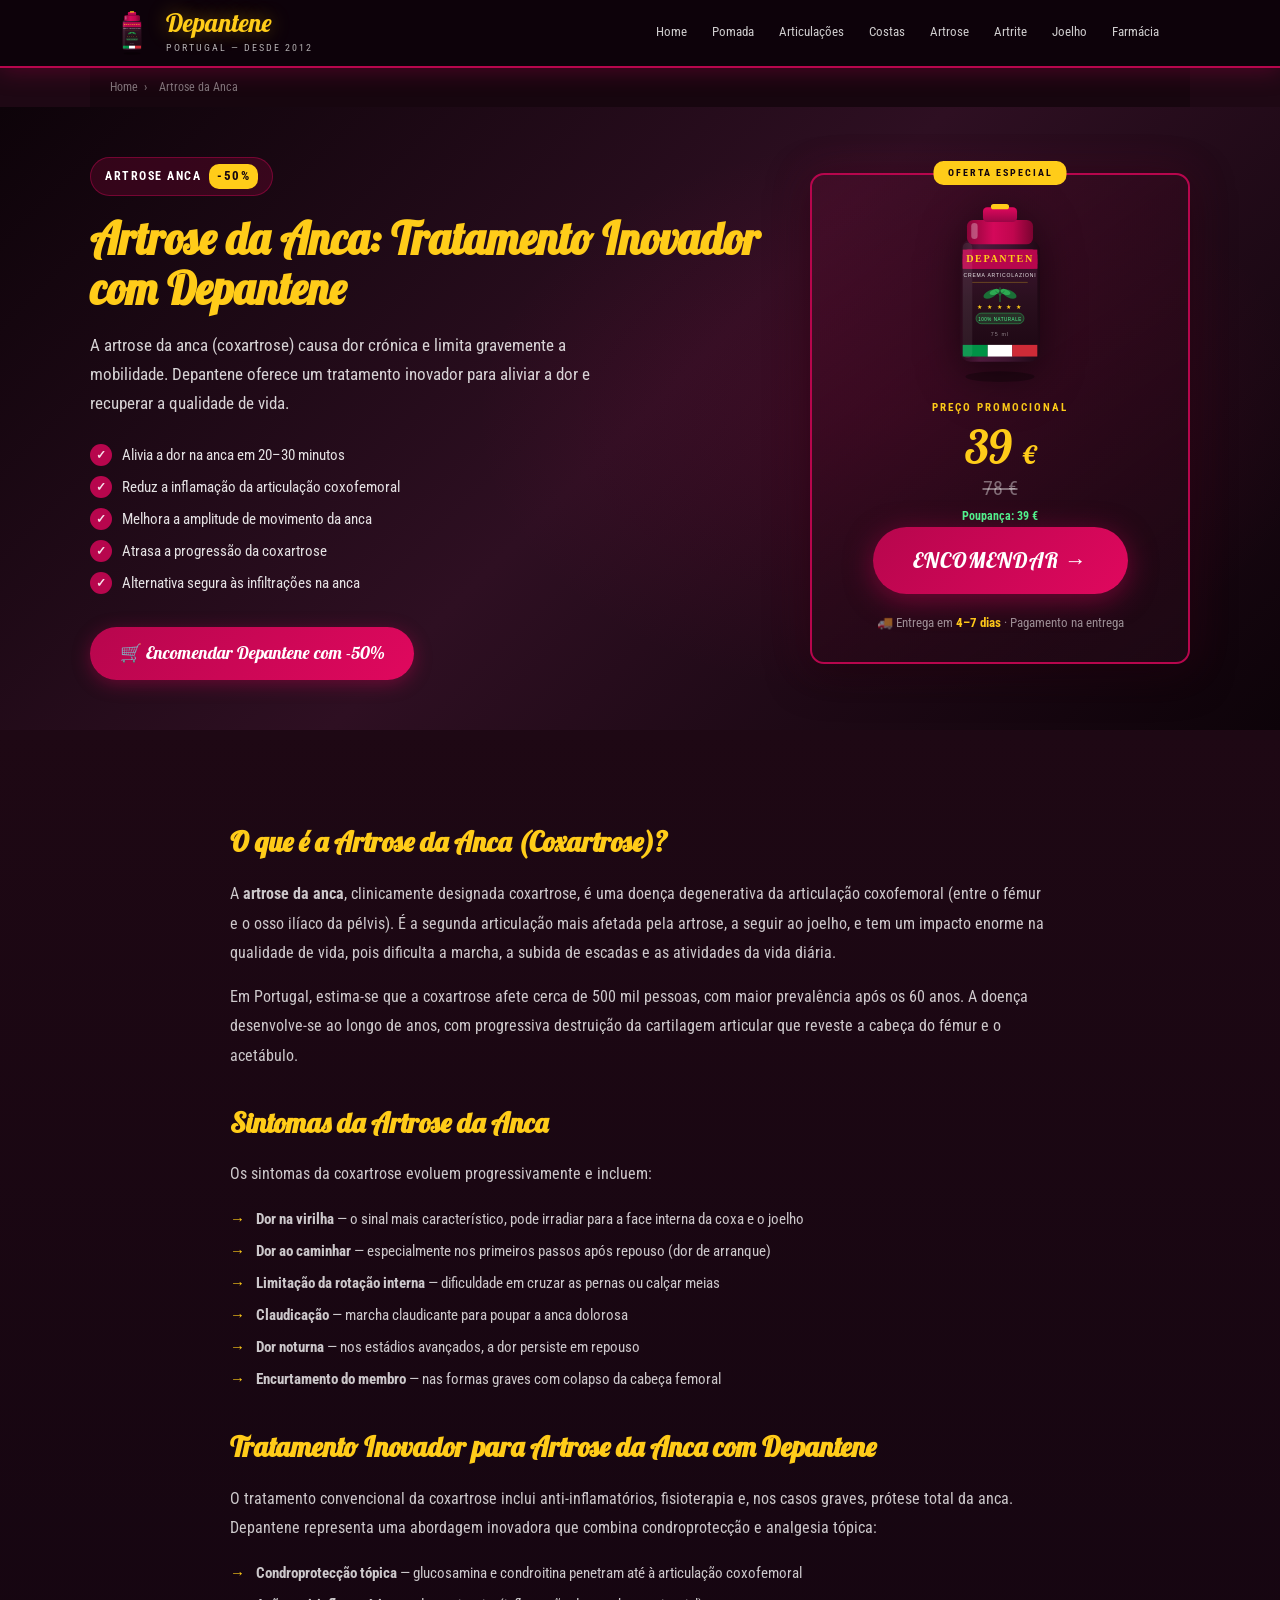
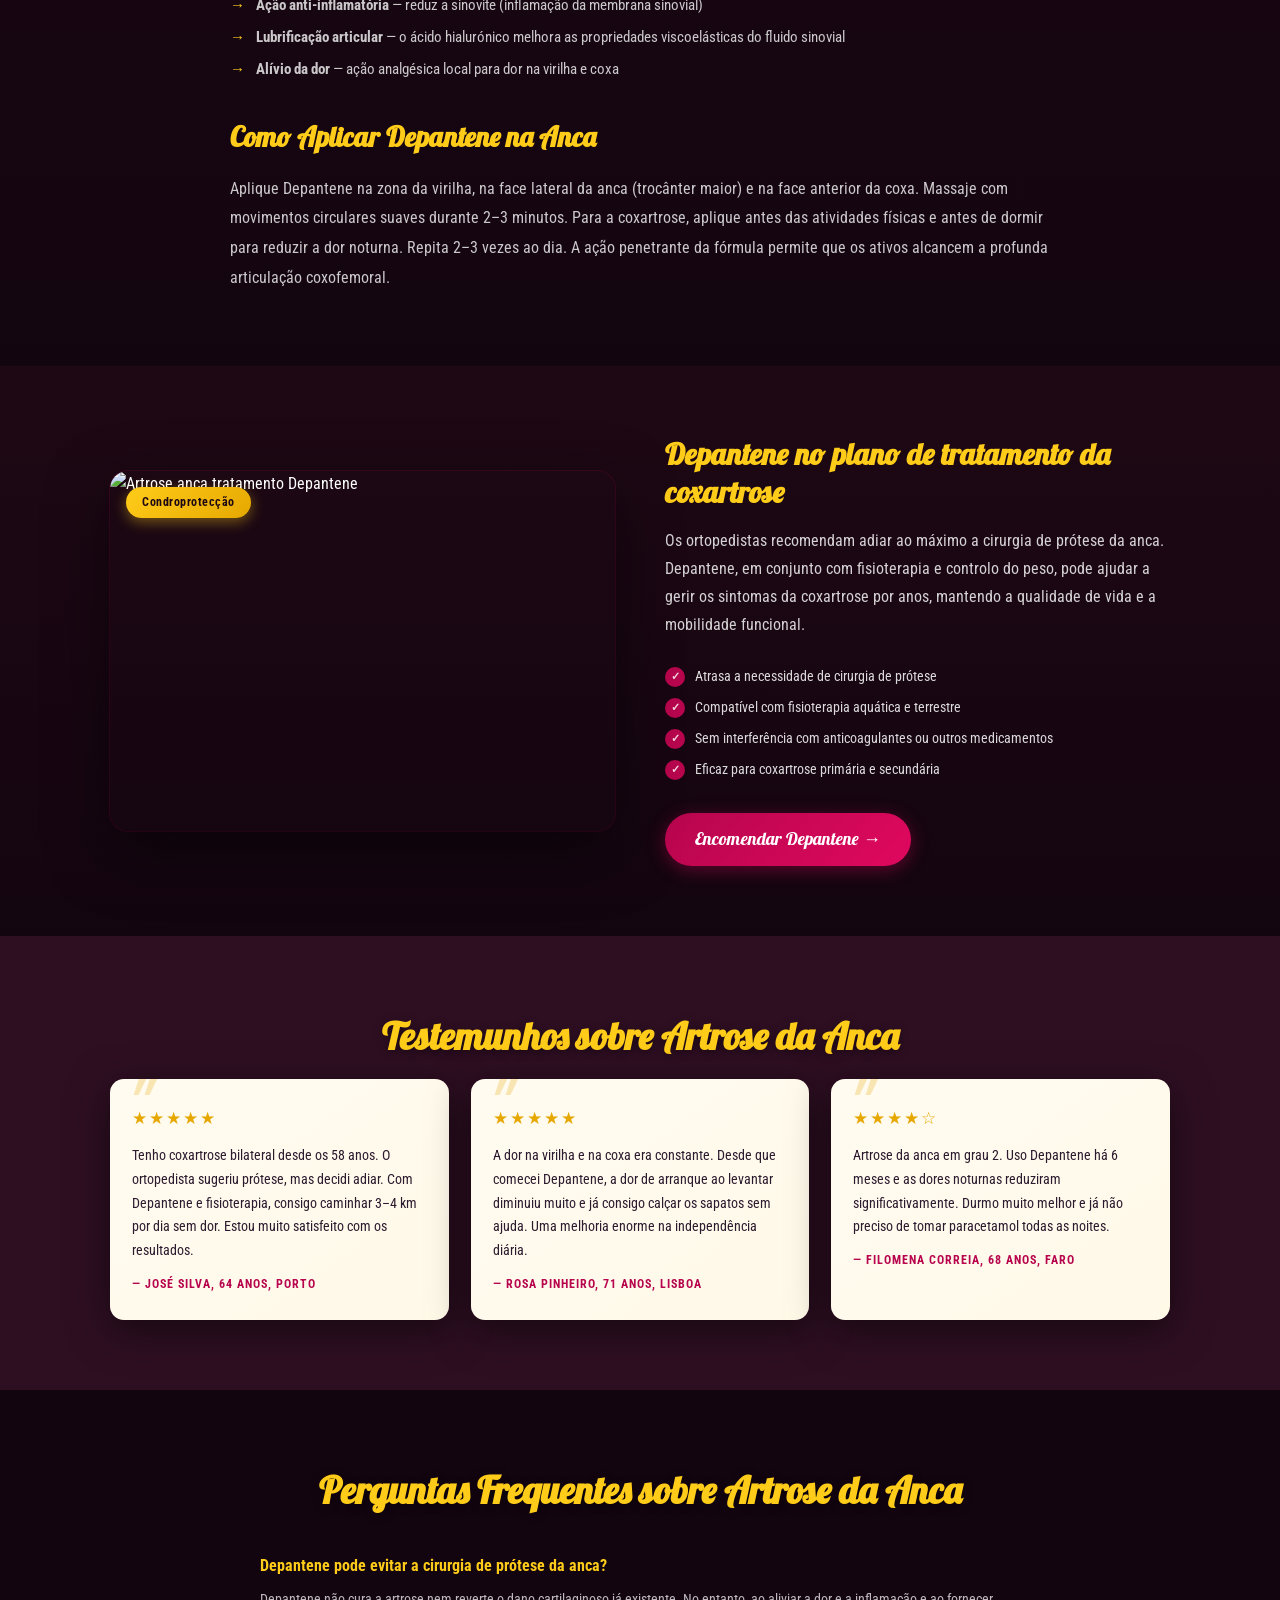
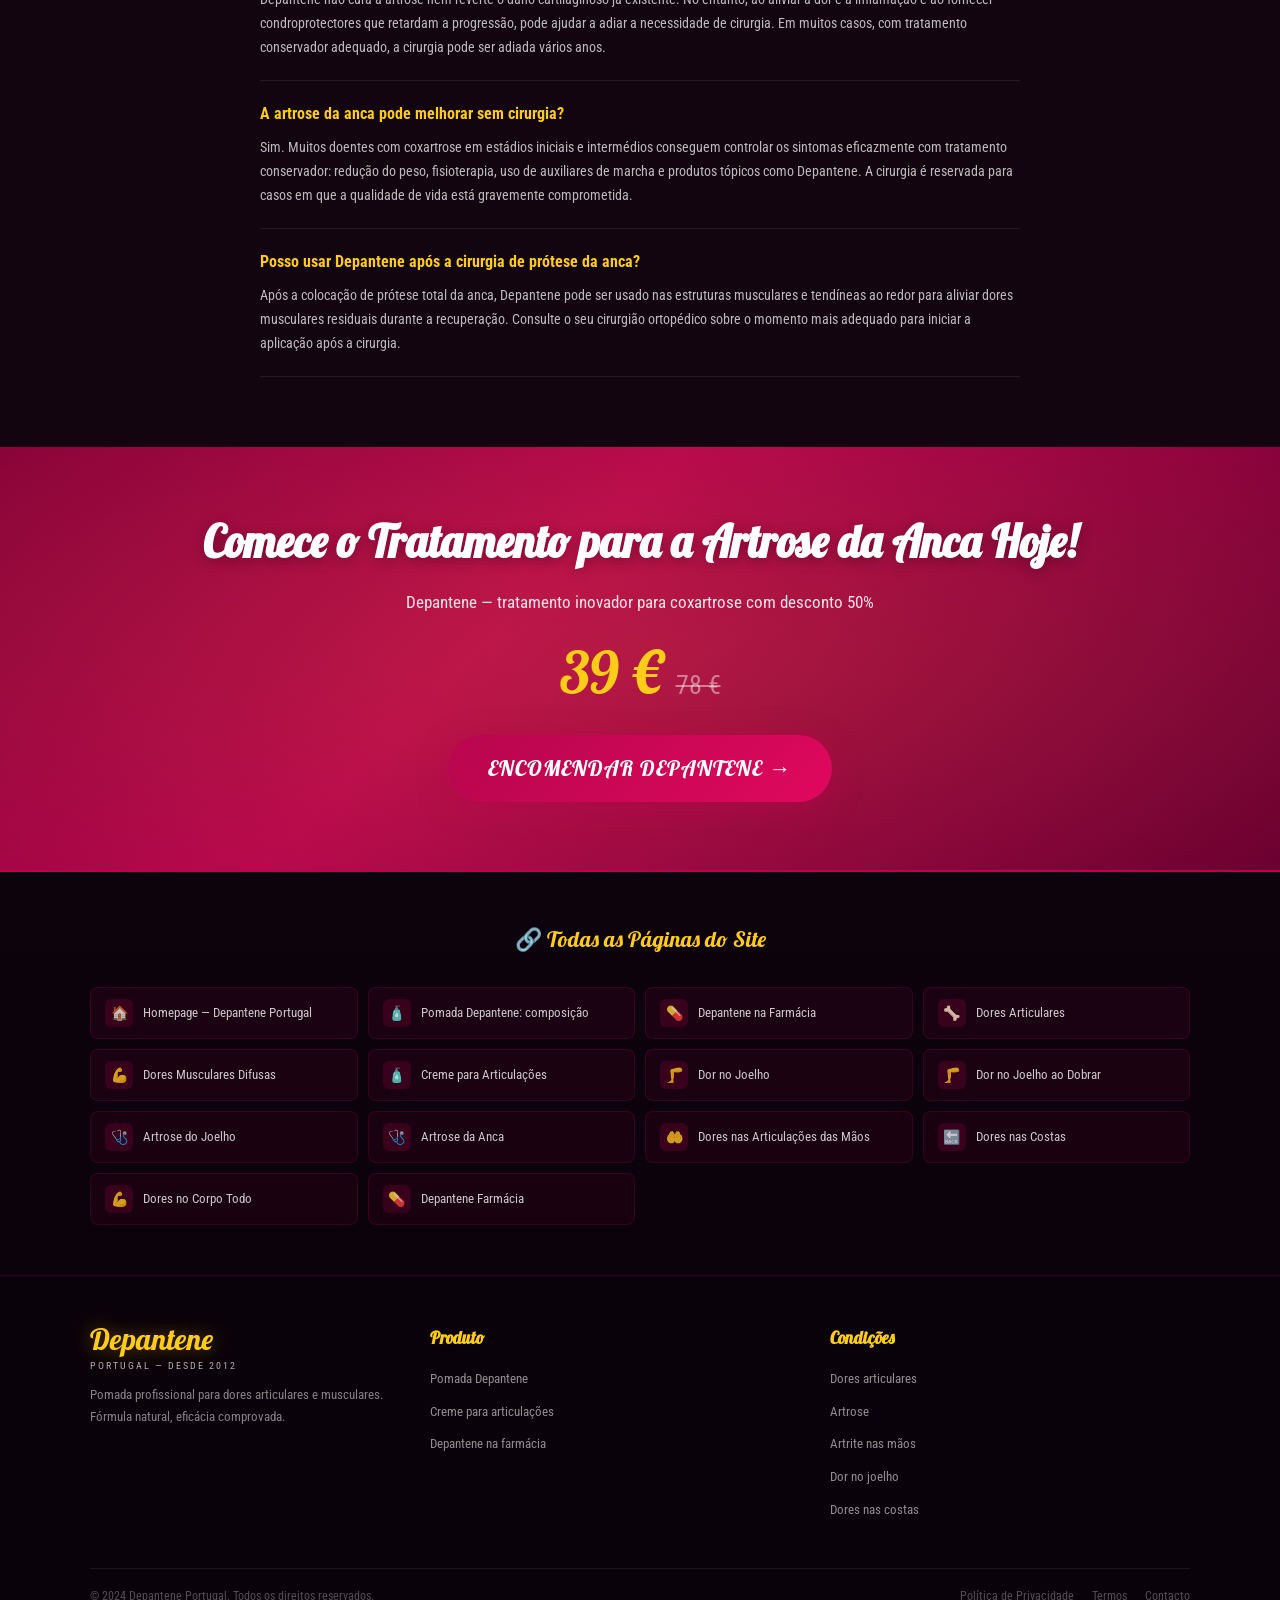
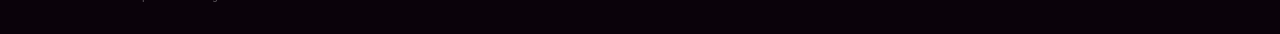
==== artrose-anca.html @ 8751706e "Initial commit: Depantene Portugal SEO site (12 pages + sitemap)" ====
<!DOCTYPE html>
<html lang="pt" dir="ltr">
<head>
  <meta charset="UTF-8"/>
  <meta name="viewport" content="width=device-width, initial-scale=1.0"/>
  <title>Tratamento Inovador para Artrose da Anca | Depantene Portugal</title>
  <meta name="description" content="Artrose da anca? Descubra o tratamento inovador com Depantene para a coxartrose. Alivia a dor na anca, melhora a mobilidade e atrasa a progressão. Encomende com -50%."/>
  <meta name="keywords" content="tratamento inovador para artrose da anca, artrose da anca tratamento"/>
  <link rel="canonical" href="https://depantene.pt/artrose-anca.html"/>
  <link rel="stylesheet" href="style.css"/>
  <link rel="icon" href="product.svg" type="image/svg+xml"/>
</head>
<body>

<header class="site-header">
  <div class="header-inner">
    <a href="index.html" class="logo">
      <img src="product.svg" alt="Depantene" class="logo-img"/>
      <div><span class="logo-text">Depantene</span><div class="logo-sub">Portugal — desde 2012</div></div>
    </a>
    <button class="nav-toggle" onclick="this.nextElementSibling.classList.toggle('open')">☰</button>
    <nav class="site-nav">
      <a href="index.html">Home</a>
      <a href="pomada-depantene.html">Pomada</a>
      <a href="dor-nas-articulacoes.html">Articulações</a>
      <a href="dores-costas.html">Costas</a>
      <a href="artrose-joelho.html">Artrose</a>
      <a href="dores-articulacoes-maos.html">Artrite</a>
      <a href="dor-no-joelho.html">Joelho</a>
      <a href="depantene-farmacia.html">Farmácia</a>
    </nav>
  </div>
</header>

<div class="breadcrumbs container">
  <a href="index.html">Home</a><span>›</span><span>Artrose da Anca</span>
</div>

<section class="hero">
  <div class="hero-inner">
    <div class="hero-content">
      <div class="hero-badge"><span>Artrose Anca</span><span class="discount">-50%</span></div>
      <h1>Artrose da Anca: Tratamento Inovador com Depantene</h1>
      <p class="hero-desc">A artrose da anca (coxartrose) causa dor crónica e limita gravemente a mobilidade. Depantene oferece um tratamento inovador para aliviar a dor e recuperar a qualidade de vida.</p>
      <ul class="hero-benefits">
        <li>Alivia a dor na anca em 20–30 minutos</li>
        <li>Reduz a inflamação da articulação coxofemoral</li>
        <li>Melhora a amplitude de movimento da anca</li>
        <li>Atrasa a progressão da coxartrose</li>
        <li>Alternativa segura às infiltrações na anca</li>
      </ul>
      <a href="https://order.depanten.it/" class="btn-buy-sm">🛒 Encomendar Depantene com -50%</a>
    </div>
    <div class="price-card">
      <div class="product-img-wrap"><img src="product.svg" alt="Depantene pomada artrose anca"/></div>
      <div class="promo-label">PREÇO PROMOCIONAL</div>
      <div class="price-display">
        <div class="price-new">39 <span>€</span></div>
        <div class="price-old">78 €</div>
        <div class="price-saving">Poupança: 39 €</div>
      </div>
      <a href="https://order.depanten.it/" class="btn-buy">ENCOMENDAR →</a>
      <p class="delivery-note">🚚 Entrega em <strong>4–7 dias</strong> · Pagamento na entrega</p>
    </div>
  </div>
</section>

<section class="content-section">
  <div class="content-article">
    <h2>O que é a Artrose da Anca (Coxartrose)?</h2>
    <p>A <strong>artrose da anca</strong>, clinicamente designada coxartrose, é uma doença degenerativa da articulação coxofemoral (entre o fémur e o osso ilíaco da pélvis). É a segunda articulação mais afetada pela artrose, a seguir ao joelho, e tem um impacto enorme na qualidade de vida, pois dificulta a marcha, a subida de escadas e as atividades da vida diária.</p>
    <p>Em Portugal, estima-se que a coxartrose afete cerca de 500 mil pessoas, com maior prevalência após os 60 anos. A doença desenvolve-se ao longo de anos, com progressiva destruição da cartilagem articular que reveste a cabeça do fémur e o acetábulo.</p>

    <h2>Sintomas da Artrose da Anca</h2>
    <p>Os sintomas da coxartrose evoluem progressivamente e incluem:</p>
    <ul>
      <li><strong>Dor na virilha</strong> — o sinal mais característico, pode irradiar para a face interna da coxa e o joelho</li>
      <li><strong>Dor ao caminhar</strong> — especialmente nos primeiros passos após repouso (dor de arranque)</li>
      <li><strong>Limitação da rotação interna</strong> — dificuldade em cruzar as pernas ou calçar meias</li>
      <li><strong>Claudicação</strong> — marcha claudicante para poupar a anca dolorosa</li>
      <li><strong>Dor noturna</strong> — nos estádios avançados, a dor persiste em repouso</li>
      <li><strong>Encurtamento do membro</strong> — nas formas graves com colapso da cabeça femoral</li>
    </ul>

    <h2>Tratamento Inovador para Artrose da Anca com Depantene</h2>
    <p>O tratamento convencional da coxartrose inclui anti-inflamatórios, fisioterapia e, nos casos graves, prótese total da anca. Depantene representa uma abordagem inovadora que combina condroprotecção e analgesia tópica:</p>
    <ul>
      <li><strong>Condroprotecção tópica</strong> — glucosamina e condroitina penetram até à articulação coxofemoral</li>
      <li><strong>Ação anti-inflamatória</strong> — reduz a sinovite (inflamação da membrana sinovial)</li>
      <li><strong>Lubrificação articular</strong> — o ácido hialurónico melhora as propriedades viscoelásticas do fluido sinovial</li>
      <li><strong>Alívio da dor</strong> — ação analgésica local para dor na virilha e coxa</li>
    </ul>

    <h2>Como Aplicar Depantene na Anca</h2>
    <p>Aplique Depantene na zona da virilha, na face lateral da anca (trocânter maior) e na face anterior da coxa. Massaje com movimentos circulares suaves durante 2–3 minutos. Para a coxartrose, aplique antes das atividades físicas e antes de dormir para reduzir a dor noturna. Repita 2–3 vezes ao dia. A ação penetrante da fórmula permite que os ativos alcancem a profunda articulação coxofemoral.</p>
  </div>
</section>

<section class="photo-content-section">
  <div class="container">
    <div class="photo-content-grid photo-content-grid--reverse">
      <div class="photo-content-text">
        <h2>Depantene no plano de tratamento da coxartrose</h2>
        <p>Os ortopedistas recomendam adiar ao máximo a cirurgia de prótese da anca. Depantene, em conjunto com fisioterapia e controlo do peso, pode ajudar a gerir os sintomas da coxartrose por anos, mantendo a qualidade de vida e a mobilidade funcional.</p>
        <ul class="photo-check-list">
          <li>Atrasa a necessidade de cirurgia de prótese</li>
          <li>Compatível com fisioterapia aquática e terrestre</li>
          <li>Sem interferência com anticoagulantes ou outros medicamentos</li>
          <li>Eficaz para coxartrose primária e secundária</li>
        </ul>
        <a href="https://order.depanten.it/" class="btn-buy-sm">Encomendar Depantene →</a>
      </div>
      <div class="photo-content-img">
        <img src="photos/hip-arthritis.jpg" alt="Artrose anca tratamento Depantene"/>
        <div class="photo-content-badge">Condroprotecção</div>
      </div>
    </div>
  </div>
</section>

<section class="testimonials-section">
  <div class="container">
    <h2 class="section-title">Testemunhos sobre Artrose da Anca</h2>
    <div class="testimonials-grid">
      <div class="testimonial-card">
        <div class="stars">★★★★★</div>
        <p>Tenho coxartrose bilateral desde os 58 anos. O ortopedista sugeriu prótese, mas decidi adiar. Com Depantene e fisioterapia, consigo caminhar 3–4 km por dia sem dor. Estou muito satisfeito com os resultados.</p>
        <div class="testimonial-author">— José Silva, 64 anos, Porto</div>
      </div>
      <div class="testimonial-card">
        <div class="stars">★★★★★</div>
        <p>A dor na virilha e na coxa era constante. Desde que comecei Depantene, a dor de arranque ao levantar diminuiu muito e já consigo calçar os sapatos sem ajuda. Uma melhoria enorme na independência diária.</p>
        <div class="testimonial-author">— Rosa Pinheiro, 71 anos, Lisboa</div>
      </div>
      <div class="testimonial-card">
        <div class="stars">★★★★☆</div>
        <p>Artrose da anca em grau 2. Uso Depantene há 6 meses e as dores noturnas reduziram significativamente. Durmo muito melhor e já não preciso de tomar paracetamol todas as noites.</p>
        <div class="testimonial-author">— Filomena Correia, 68 anos, Faro</div>
      </div>
    </div>
  </div>
</section>

<section class="faq-section">
  <div class="container">
    <h2 class="section-title">Perguntas Frequentes sobre Artrose da Anca</h2>
    <div class="faq-list">
      <div class="faq-item">
        <h3>Depantene pode evitar a cirurgia de prótese da anca?</h3>
        <p>Depantene não cura a artrose nem reverte o dano cartilaginoso já existente. No entanto, ao aliviar a dor e a inflamação e ao fornecer condroprotectores que retardam a progressão, pode ajudar a adiar a necessidade de cirurgia. Em muitos casos, com tratamento conservador adequado, a cirurgia pode ser adiada vários anos.</p>
      </div>
      <div class="faq-item">
        <h3>A artrose da anca pode melhorar sem cirurgia?</h3>
        <p>Sim. Muitos doentes com coxartrose em estádios iniciais e intermédios conseguem controlar os sintomas eficazmente com tratamento conservador: redução do peso, fisioterapia, uso de auxiliares de marcha e produtos tópicos como Depantene. A cirurgia é reservada para casos em que a qualidade de vida está gravemente comprometida.</p>
      </div>
      <div class="faq-item">
        <h3>Posso usar Depantene após a cirurgia de prótese da anca?</h3>
        <p>Após a colocação de prótese total da anca, Depantene pode ser usado nas estruturas musculares e tendíneas ao redor para aliviar dores musculares residuais durante a recuperação. Consulte o seu cirurgião ortopédico sobre o momento mais adequado para iniciar a aplicação após a cirurgia.</p>
      </div>
    </div>
  </div>
</section>

<section class="cta-section">
  <h2>Comece o Tratamento para a Artrose da Anca Hoje!</h2>
  <p class="subtitle">Depantene — tratamento inovador para coxartrose com desconto 50%</p>
  <div class="cta-price-row">
    <span class="cta-price-new">39 €</span>
    <span class="cta-price-old">78 €</span>
  </div>
  <a href="https://order.depanten.it/" class="btn-buy" style="max-width:400px;display:inline-block;">ENCOMENDAR DEPANTENE →</a>
</section>

<footer class="site-footer">

  <div class="footer-pages">
    <div class="footer-pages-title">🔗 Todas as Páginas do Site</div>
    <div class="pages-nav-grid">
      <a href="index.html"><span class="pg-icon">🏠</span>Homepage — Depantene Portugal</a>
      <a href="pomada-depantene.html"><span class="pg-icon">🧴</span>Pomada Depantene: composição</a>
      <a href="depantene-farmacia.html"><span class="pg-icon">💊</span>Depantene na Farmácia</a>
      <a href="dor-nas-articulacoes.html"><span class="pg-icon">🦴</span>Dores Articulares</a>
      <a href="dores-no-corpo.html"><span class="pg-icon">💪</span>Dores Musculares Difusas</a>
      <a href="creme-articulacoes.html"><span class="pg-icon">🧴</span>Creme para Articulações</a>
      <a href="dor-no-joelho.html"><span class="pg-icon">🦵</span>Dor no Joelho</a>
      <a href="dor-joelho-dobrar.html"><span class="pg-icon">🦵</span>Dor no Joelho ao Dobrar</a>
      <a href="artrose-joelho.html"><span class="pg-icon">🩺</span>Artrose do Joelho</a>
      <a href="artrose-anca.html"><span class="pg-icon">🩺</span>Artrose da Anca</a>
      <a href="dores-articulacoes-maos.html"><span class="pg-icon">🤲</span>Dores nas Articulações das Mãos</a>
      <a href="dores-costas.html"><span class="pg-icon">🔙</span>Dores nas Costas</a>
      <a href="dores-no-corpo.html"><span class="pg-icon">💪</span>Dores no Corpo Todo</a>
      <a href="depantene-farmacia.html"><span class="pg-icon">💊</span>Depantene Farmácia</a>
    </div>
  </div>

  <div class="footer-main">
    <div class="footer-inner">
      <div class="footer-top">
        <div class="footer-brand">
          <span class="logo-text">Depantene</span>
          <div class="logo-sub">Portugal — desde 2012</div>
          <p>Pomada profissional para dores articulares e musculares. Fórmula natural, eficácia comprovada.</p>
        </div>
        <div class="footer-col">
          <h4>Produto</h4>
          <ul>
            <li><a href="pomada-depantene.html">Pomada Depantene</a></li>
            <li><a href="creme-articulacoes.html">Creme para articulações</a></li>
            <li><a href="depantene-farmacia.html">Depantene na farmácia</a></li>
          </ul>
        </div>
        <div class="footer-col">
          <h4>Condições</h4>
          <ul>
            <li><a href="dor-nas-articulacoes.html">Dores articulares</a></li>
            <li><a href="artrose-joelho.html">Artrose</a></li>
            <li><a href="dores-articulacoes-maos.html">Artrite nas mãos</a></li>
            <li><a href="dor-no-joelho.html">Dor no joelho</a></li>
            <li><a href="dores-costas.html">Dores nas costas</a></li>
          </ul>
        </div>
      </div>
      <div class="footer-bottom">
        <p>© 2024 Depantene Portugal. Todos os direitos reservados.</p>
        <div class="footer-links">
          <a href="privacidade.html">Política de Privacidade</a>
          <a href="termos.html">Termos</a>
          <a href="contacto.html">Contacto</a>
        </div>
      </div>
    </div>
  </div>

</footer>

</body>
</html>
---- style.css ----
/* ============================================================
   DEPANTENE PORTUGAL — Main Stylesheet v1
   ============================================================ */

@import url('https://fonts.googleapis.com/css2?family=Lobster&family=Roboto+Condensed:wght@300;400;700&display=swap');

*, *::before, *::after { box-sizing: border-box; margin: 0; padding: 0; }
html { scroll-behavior: smooth; }
body {
  font-family: 'Roboto Condensed', Georgia, serif;
  background: #1e0814;
  color: #fff;
  line-height: 1.6;
  min-height: 100vh;
}
img { max-width: 100%; display: block; }
a { color: inherit; text-decoration: none; }
ul { list-style: none; }

:root {
  --plum:    #1e0814;
  --plum-d:  #130510;
  --plum-m:  #2e0f22;
  --magenta: #b7064d;
  --magenta-h: #e0085e;
  --gold:    #ffcc19;
  --gold-d:  #e6a800;
  --white:   #ffffff;
  --text-muted: rgba(255,255,255,0.68);
  --radius:  14px;
  --shadow:  0 10px 40px rgba(0,0,0,0.5);
  --max-w:   1100px;
}

.container { max-width: var(--max-w); margin: 0 auto; padding: 0 20px; }

/* ============================================================
   HEADER
   ============================================================ */
.site-header {
  background: rgba(13,3,10,0.95);
  border-bottom: 2px solid var(--magenta);
  position: sticky; top: 0; z-index: 100;
  backdrop-filter: blur(10px);
  box-shadow: 0 2px 24px rgba(183,6,77,0.35);
}
.header-inner {
  display: flex; align-items: center; justify-content: space-between;
  padding: 10px 20px; max-width: var(--max-w); margin: 0 auto; gap: 16px;
}
.logo { display: flex; align-items: center; gap: 12px; flex-shrink: 0; }
.logo-img { width: 44px; height: 44px; }
.logo-text { font-family: 'Lobster', serif; font-size: 26px; color: var(--gold); line-height: 1; text-shadow: 0 0 20px rgba(255,204,25,0.4); }
.logo-sub { font-size: 10px; color: var(--text-muted); letter-spacing: 2px; text-transform: uppercase; }

.site-nav { display: flex; flex-wrap: wrap; gap: 3px; justify-content: flex-end; }
.site-nav a {
  font-size: 13px; color: rgba(255,255,255,0.8);
  padding: 5px 11px; border-radius: 6px; transition: all 0.2s;
}
.site-nav a:hover, .site-nav a.active {
  background: var(--magenta); color: #fff;
}
.nav-toggle {
  display: none; background: none; border: 1px solid var(--magenta);
  color: var(--gold); font-size: 22px; padding: 6px 10px; border-radius: 6px; cursor: pointer;
}

/* ============================================================
   PRODUCT SHOWCASE — TOP BANNER
   ============================================================ */
.product-showcase {
  background: linear-gradient(160deg, #0d0309 0%, #2e0f22 35%, #1e0814 70%, #0d0309 100%);
  padding: 0;
  overflow: hidden;
  position: relative;
}

.product-showcase::before {
  content: '';
  position: absolute; inset: 0;
  background:
    radial-gradient(ellipse 80% 60% at 30% 50%, rgba(183,6,77,0.18) 0%, transparent 60%),
    radial-gradient(ellipse 50% 70% at 75% 40%, rgba(255,204,25,0.08) 0%, transparent 55%);
  pointer-events: none;
}

.product-showcase::after {
  content: '';
  position: absolute;
  width: 600px; height: 600px;
  border-radius: 50%;
  border: 1px solid rgba(183,6,77,0.12);
  top: 50%; left: 55%;
  transform: translate(-50%, -50%);
  pointer-events: none;
}

.showcase-inner {
  max-width: var(--max-w);
  margin: 0 auto;
  display: grid;
  grid-template-columns: 320px 1fr;
  gap: 0;
  align-items: center;
  position: relative;
  z-index: 1;
  min-height: 520px;
}

.showcase-product {
  display: flex;
  flex-direction: column;
  align-items: center;
  justify-content: flex-end;
  padding: 0 20px;
  position: relative;
  height: 520px;
}

.product-glow {
  position: absolute;
  width: 260px; height: 260px;
  background: radial-gradient(circle, rgba(183,6,77,0.35) 0%, transparent 70%);
  bottom: 60px; left: 50%; transform: translateX(-50%);
  filter: blur(30px);
  pointer-events: none;
}

.product-glow-gold {
  position: absolute;
  width: 180px; height: 180px;
  background: radial-gradient(circle, rgba(255,204,25,0.2) 0%, transparent 70%);
  top: 60px; left: 50%; transform: translateX(-50%);
  filter: blur(25px);
  pointer-events: none;
}

.showcase-product img {
  width: 220px;
  height: auto;
  filter: drop-shadow(0 20px 50px rgba(183,6,77,0.6)) drop-shadow(0 0 30px rgba(255,204,25,0.25));
  position: relative;
  z-index: 2;
  animation: floatProduct 4s ease-in-out infinite;
}

@keyframes floatProduct {
  0%, 100% { transform: translateY(0px); }
  50% { transform: translateY(-12px); }
}

.product-badge {
  background: linear-gradient(135deg, var(--gold), #e6a800);
  color: var(--plum-d);
  font-family: 'Lobster', serif;
  font-size: 22px;
  padding: 8px 24px;
  border-radius: 30px;
  margin-top: 20px;
  margin-bottom: 20px;
  text-align: center;
  box-shadow: 0 4px 20px rgba(255,204,25,0.4);
  position: relative;
  z-index: 2;
  white-space: nowrap;
}

.showcase-content {
  padding: 50px 40px 50px 20px;
}

.hero-badge {
  display: inline-flex; align-items: center; gap: 8px;
  background: rgba(183,6,77,0.2);
  border: 1px solid rgba(183,6,77,0.5);
  color: #fff; font-size: 12px; font-weight: 700;
  letter-spacing: 1.5px; text-transform: uppercase;
  padding: 6px 14px; border-radius: 20px; margin-bottom: 18px;
}
.hero-badge .discount {
  background: var(--gold); color: var(--plum-d);
  padding: 2px 8px; border-radius: 10px; font-size: 13px;
}

.showcase-content h1 {
  font-family: 'Lobster', serif;
  font-size: clamp(28px, 3.5vw, 46px);
  color: var(--gold);
  line-height: 1.15;
  margin-bottom: 16px;
  text-shadow: 0 3px 16px rgba(0,0,0,0.6);
}

.hero-desc {
  font-size: 17px;
  color: rgba(255,255,255,0.82);
  margin-bottom: 22px;
  line-height: 1.7;
  max-width: 520px;
}

.hero-benefits { margin-bottom: 28px; }
.hero-benefits li {
  display: flex; align-items: center; gap: 10px;
  font-size: 15px; color: rgba(255,255,255,0.88); padding: 4px 0;
}
.hero-benefits li::before {
  content: '✓';
  width: 22px; height: 22px;
  background: var(--magenta); border-radius: 50%;
  display: flex; align-items: center; justify-content: center;
  font-size: 12px; font-weight: 700; flex-shrink: 0;
  text-align: center; line-height: 22px;
}

/* PRICE WIDGET */
.price-widget {
  display: inline-flex;
  align-items: center;
  gap: 20px;
  background: rgba(183,6,77,0.1);
  border: 1px solid rgba(183,6,77,0.35);
  border-radius: var(--radius);
  padding: 16px 24px;
  margin-bottom: 24px;
}

.price-new {
  font-family: 'Lobster', serif;
  font-size: 52px;
  color: var(--gold);
  line-height: 1;
}
.price-new span { font-size: 26px; }
.price-old {
  font-size: 22px;
  color: rgba(255,255,255,0.4);
  text-decoration: line-through;
}
.price-saving {
  font-size: 12px;
  color: #4dff91;
  font-weight: 700;
  margin-top: 3px;
}

/* ============================================================
   CTA BUTTONS
   ============================================================ */
.btn-buy {
  display: inline-block;
  background: linear-gradient(135deg, var(--magenta) 0%, #e0085e 100%);
  color: #fff;
  font-family: 'Lobster', serif;
  font-size: 22px;
  letter-spacing: 1px;
  padding: 16px 40px;
  border-radius: 50px;
  border: none;
  cursor: pointer;
  text-align: center;
  transition: all 0.3s;
  box-shadow: 0 6px 28px rgba(183,6,77,0.55);
  text-decoration: none;
  position: relative;
  overflow: hidden;
}
.btn-buy::after {
  content: '';
  position: absolute; top: 0; left: -100%;
  width: 100%; height: 100%;
  background: linear-gradient(90deg, transparent, rgba(255,255,255,0.15), transparent);
  transition: left 0.5s;
}
.btn-buy:hover { transform: translateY(-3px); box-shadow: 0 12px 36px rgba(183,6,77,0.7); }
.btn-buy:hover::after { left: 100%; }

.btn-buy-sm {
  display: inline-block;
  background: linear-gradient(135deg, var(--magenta), #e0085e);
  color: #fff;
  font-family: 'Lobster', serif;
  font-size: 18px;
  padding: 12px 30px;
  border-radius: 40px;
  transition: all 0.3s;
  box-shadow: 0 4px 18px rgba(183,6,77,0.45);
}
.btn-buy-sm:hover { transform: translateY(-2px); box-shadow: 0 8px 28px rgba(183,6,77,0.65); }

.delivery-note { font-size: 13px; color: rgba(255,255,255,0.55); margin-top: 12px; }
.delivery-note strong { color: var(--gold); }

/* Old price card (used on inner pages) */
.price-card {
  background: linear-gradient(145deg, rgba(183,6,77,0.12), rgba(30,8,20,0.95));
  border: 2px solid var(--magenta);
  border-radius: var(--radius);
  padding: 28px 22px;
  text-align: center;
  box-shadow: var(--shadow), 0 0 40px rgba(183,6,77,0.2);
  position: relative;
}
.price-card::before {
  content: 'OFERTA ESPECIAL';
  position: absolute; top: -14px; left: 50%; transform: translateX(-50%);
  background: var(--gold); color: var(--plum-d);
  font-size: 10px; font-weight: 700; letter-spacing: 2px;
  padding: 4px 14px; border-radius: 10px; white-space: nowrap;
}
.product-img-wrap {
  margin: 0 auto 16px;
  width: 160px; height: 180px;
  display: flex; align-items: center; justify-content: center;
}
.product-img-wrap img, .product-img-wrap svg {
  width: 100%; height: 100%; object-fit: contain;
  filter: drop-shadow(0 8px 20px rgba(0,0,0,0.5));
}
.promo-label { font-size: 11px; font-weight: 700; letter-spacing: 2px; text-transform: uppercase; color: var(--gold); margin-bottom: 8px; }
.price-display .price-new { font-size: 46px; }
.price-display .price-old { font-size: 20px; color: rgba(255,255,255,0.4); text-decoration: line-through; margin-top: 2px; }
.price-display .price-saving { font-size: 12px; color: #4dff91; font-weight: 700; }

/* Inner page hero */
.hero {
  background: linear-gradient(135deg, #0d0309 0%, #2e0f22 50%, #0d0309 100%);
  padding: 50px 20px;
  overflow: hidden;
  position: relative;
}
.hero::before {
  content: '';
  position: absolute; inset: 0;
  background: radial-gradient(ellipse 600px 400px at 70% 50%, rgba(183,6,77,0.14), transparent 70%);
  pointer-events: none;
}
.hero-inner {
  max-width: var(--max-w); margin: 0 auto;
  display: grid; grid-template-columns: 1fr 380px;
  gap: 40px; align-items: center; position: relative; z-index: 1;
}
.hero h1 {
  font-family: 'Lobster', serif;
  font-size: clamp(26px, 3.5vw, 44px);
  color: var(--gold); line-height: 1.15; margin-bottom: 16px;
}

/* ============================================================
   SECTIONS
   ============================================================ */
section { padding: 70px 20px; }

.section-title {
  font-family: 'Lobster', serif;
  font-size: clamp(24px, 3.5vw, 38px);
  color: var(--gold); text-align: center;
  margin-bottom: 12px;
  text-shadow: 0 2px 10px rgba(0,0,0,0.4);
}
.section-sub {
  text-align: center; color: rgba(255,255,255,0.65);
  font-size: 16px; margin-bottom: 48px;
  max-width: 680px; margin-left: auto; margin-right: auto;
}

/* ============================================================
   BEFORE/AFTER RESULT SECTION
   ============================================================ */
.result-section {
  background: linear-gradient(180deg, #130510 0%, #1e0814 100%);
  padding: 70px 20px;
  text-align: center;
}
.result-photos-grid {
  display: grid;
  grid-template-columns: 1fr auto 1fr;
  gap: 0;
  align-items: center;
  margin-top: 40px;
  border-radius: 20px;
  overflow: hidden;
  box-shadow: 0 20px 60px rgba(0,0,0,0.5);
}
.result-photo-wrap {
  position: relative;
  height: 380px;
  overflow: hidden;
}
.result-photo-wrap img {
  width: 100%;
  height: 100%;
  object-fit: cover;
  display: block;
}
.result-photo-overlay {
  position: absolute;
  inset: 0;
  display: flex;
  flex-direction: column;
  align-items: center;
  justify-content: flex-end;
  padding: 24px;
  gap: 10px;
}
.before-overlay {
  background: linear-gradient(to top, rgba(183,6,77,0.75) 0%, transparent 60%);
}
.after-overlay {
  background: linear-gradient(to top, rgba(0,120,60,0.75) 0%, transparent 60%);
}
.result-label-pill {
  font-size: 11px;
  font-weight: 700;
  letter-spacing: 3px;
  padding: 5px 16px;
  border-radius: 20px;
}
.before-pill { background: #b7064d; color: #fff; }
.after-pill  { background: #4dff91; color: #0a2e18; }
.result-photo-overlay p {
  font-size: 15px;
  font-weight: 700;
  color: #fff;
  text-shadow: 0 2px 8px rgba(0,0,0,0.6);
  margin: 0;
}
.result-vs {
  width: 56px;
  background: #ffcc19;
  color: #1e0814;
  font-size: 18px;
  font-weight: 900;
  display: flex;
  align-items: center;
  justify-content: center;
  align-self: stretch;
  letter-spacing: 1px;
  z-index: 1;
}

/* ============================================================
   PAIN ZONES GALLERY
   ============================================================ */
.painzones-section {
  background: linear-gradient(180deg, #1e0814 0%, #130510 100%);
  padding: 70px 20px;
}
.painzones-grid {
  display: grid;
  grid-template-columns: repeat(4, 1fr);
  gap: 20px;
  margin-top: 40px;
}
.painzone-card {
  background: linear-gradient(145deg, rgba(46,15,34,0.9), rgba(13,3,9,0.95));
  border: 1px solid rgba(183,6,77,0.3);
  border-radius: 16px;
  padding: 20px 16px 24px;
  text-align: center;
  transition: all 0.3s;
  position: relative;
  overflow: hidden;
}
.painzone-card::before {
  content: '';
  position: absolute; inset: 0;
  background: radial-gradient(ellipse 80% 60% at 50% 30%, rgba(183,6,77,0.08), transparent 70%);
  pointer-events: none;
}
.painzone-card:hover {
  border-color: var(--magenta);
  transform: translateY(-6px);
  box-shadow: 0 16px 40px rgba(183,6,77,0.3);
}
.painzone-photo {
  width: 100%;
  height: 180px;
  border-radius: 10px;
  overflow: hidden;
  margin-bottom: 16px;
}
.painzone-photo img {
  width: 100%;
  height: 100%;
  object-fit: cover;
  display: block;
  transition: transform 0.4s;
}
.painzone-card:hover .painzone-photo img {
  transform: scale(1.07);
}
.painzone-card h3 {
  font-family: 'Lobster', serif;
  font-size: 22px;
  color: var(--gold);
  margin-bottom: 8px;
}
.painzone-card p {
  font-size: 13px;
  color: rgba(255,255,255,0.7);
  line-height: 1.6;
  margin-bottom: 16px;
}
.zone-link {
  display: inline-block;
  color: var(--magenta);
  font-size: 13px;
  font-weight: 700;
  letter-spacing: 0.5px;
  border-bottom: 1px solid rgba(183,6,77,0.4);
  padding-bottom: 2px;
  transition: all 0.2s;
}
.zone-link:hover {
  color: var(--gold);
  border-color: var(--gold);
}

/* About */
.about-section { background: linear-gradient(180deg, #130510 0%, #1e0814 100%); }
.about-grid { display: grid; grid-template-columns: 1fr 1fr; gap: 40px; align-items: center; max-width: var(--max-w); margin: 0 auto; }
.about-text p { font-size: 16px; line-height: 1.85; color: rgba(255,255,255,0.82); margin-bottom: 14px; }
.about-img { display: flex; justify-content: center; }
.about-img img { max-width: 260px; filter: drop-shadow(0 12px 40px rgba(183,6,77,0.5)); }

/* Benefits */
.benefits-section { background: #130510; }
.benefits-grid { display: grid; grid-template-columns: repeat(auto-fit, minmax(190px,1fr)); gap: 20px; max-width: var(--max-w); margin: 0 auto; }
.benefit-card {
  background: linear-gradient(145deg, rgba(183,6,77,0.1), rgba(183,6,77,0.04));
  border: 1px solid rgba(183,6,77,0.25);
  border-radius: var(--radius);
  padding: 28px 18px; text-align: center;
  transition: all 0.3s;
}
.benefit-card:hover { transform: translateY(-5px); border-color: var(--magenta); box-shadow: 0 14px 35px rgba(183,6,77,0.2); }
.benefit-icon { font-size: 38px; margin-bottom: 14px; display: block; }
.benefit-card h3 { font-size: 14px; font-weight: 700; letter-spacing: 1px; text-transform: uppercase; color: var(--gold); margin-bottom: 8px; }
.benefit-card p { font-size: 13px; color: rgba(255,255,255,0.7); line-height: 1.6; }

/* Ingredients */
.ingredients-section { background: linear-gradient(135deg, #1e0814, #130510); }
.ingredients-grid { display: grid; grid-template-columns: repeat(auto-fit, minmax(210px,1fr)); gap: 16px; max-width: var(--max-w); margin: 0 auto; }
.ingredient-item {
  display: flex; gap: 14px; align-items: flex-start;
  background: rgba(255,255,255,0.035);
  border-left: 3px solid var(--gold);
  padding: 16px; border-radius: 0 var(--radius) var(--radius) 0;
}
.ingredient-icon { font-size: 26px; flex-shrink: 0; }
.ingredient-item h4 { font-size: 14px; font-weight: 700; color: var(--gold); margin-bottom: 4px; }
.ingredient-item p { font-size: 12px; color: rgba(255,255,255,0.65); }

/* Testimonials */
.testimonials-section { background: #2e0f22; }
.testimonials-grid { display: grid; grid-template-columns: repeat(auto-fit, minmax(270px,1fr)); gap: 22px; max-width: var(--max-w); margin: 0 auto; }
.testimonial-card {
  background: linear-gradient(145deg, #fffbf0, #fff9e8);
  border-radius: var(--radius); padding: 26px 22px; color: #1e0814;
  box-shadow: var(--shadow); position: relative;
}
.testimonial-card::before {
  content: '"';
  position: absolute; top: -8px; left: 18px;
  font-family: 'Lobster', serif; font-size: 70px;
  color: var(--gold-d); opacity: 0.25; line-height: 1;
}
.stars { color: var(--gold-d); font-size: 17px; margin-bottom: 12px; letter-spacing: 2px; }
.testimonial-card p { font-size: 14px; line-height: 1.7; color: #2c1a2e; margin-bottom: 12px; }
.testimonial-author { font-size: 12px; font-weight: 700; color: var(--magenta); text-transform: uppercase; letter-spacing: 1px; }

/* Expert */
.expert-section { background: linear-gradient(135deg, #130510 0%, #2e0f22 100%); padding: 70px 20px; }
.expert-box {
  max-width: 780px; margin: 0 auto;
  background: rgba(255,255,255,0.04);
  border: 1px solid rgba(183,6,77,0.35);
  border-radius: var(--radius); padding: 38px;
  display: flex; gap: 28px; align-items: flex-start;
}
.expert-avatar {
  width: 86px; height: 86px; border-radius: 50%;
  background: linear-gradient(135deg, var(--magenta), var(--plum));
  flex-shrink: 0; display: flex; align-items: center; justify-content: center;
  font-size: 34px; border: 3px solid var(--gold);
}
.expert-quote { font-size: 15px; font-style: italic; line-height: 1.8; color: rgba(255,255,255,0.82); margin-bottom: 14px; }
.expert-name { font-family: 'Lobster', serif; font-size: 20px; color: var(--gold); }
.expert-title { font-size: 12px; color: rgba(255,255,255,0.5); text-transform: uppercase; letter-spacing: 1px; }

/* How to use */
.howto-section { background: #130510; }
.steps-grid { display: grid; grid-template-columns: repeat(auto-fit, minmax(200px,1fr)); gap: 28px; max-width: var(--max-w); margin: 0 auto; }
.step-item { text-align: center; padding: 28px 18px; background: rgba(255,255,255,0.03); border-radius: var(--radius); border: 1px solid rgba(183,6,77,0.18); }
.step-number { width: 54px; height: 54px; background: var(--magenta); border-radius: 50%; display: flex; align-items: center; justify-content: center; font-family: 'Lobster', serif; font-size: 26px; color: #fff; margin: 0 auto 14px; }
.step-item h3 { font-size: 15px; font-weight: 700; color: var(--gold); margin-bottom: 8px; text-transform: uppercase; letter-spacing: 1px; }
.step-item p { font-size: 13px; color: rgba(255,255,255,0.68); line-height: 1.6; }

/* Content article */
.content-section { background: linear-gradient(180deg, #1e0814, #130510); padding: 60px 20px; }
.content-article { max-width: 820px; margin: 0 auto; }
.content-article h2 { font-family: 'Lobster', serif; font-size: 28px; color: var(--gold); margin: 30px 0 14px; }
.content-article h3 { font-size: 19px; font-weight: 700; color: rgba(255,255,255,0.9); margin: 22px 0 10px; }
.content-article p { font-size: 16px; line-height: 1.85; color: rgba(255,255,255,0.78); margin-bottom: 14px; }
.content-article ul { margin: 10px 0 16px; }
.content-article ul li { font-size: 15px; color: rgba(255,255,255,0.78); padding: 4px 0 4px 26px; position: relative; line-height: 1.6; }
.content-article ul li::before { content: '→'; position: absolute; left: 0; color: var(--gold); }

/* CTA Section */
.cta-section {
  background: linear-gradient(135deg, #8a0438 0%, #b7064d 40%, #6b0030 100%);
  padding: 60px 20px; text-align: center; position: relative; overflow: hidden;
}
.cta-section::before {
  content: '';
  position: absolute; inset: 0;
  background: radial-gradient(ellipse 70% 70% at 50% 50%, rgba(255,204,25,0.1), transparent);
  pointer-events: none;
}
.cta-section h2 { font-family: 'Lobster', serif; font-size: clamp(24px,4vw,44px); color: #fff; margin-bottom: 12px; text-shadow: 0 3px 14px rgba(0,0,0,0.3); position: relative; }
.cta-section .subtitle { font-size: 17px; color: rgba(255,255,255,0.88); margin-bottom: 28px; position: relative; }
.cta-price-row { display: flex; justify-content: center; align-items: baseline; gap: 16px; margin-bottom: 28px; position: relative; }
.cta-price-new { font-family: 'Lobster', serif; font-size: 58px; color: var(--gold); line-height: 1; }
.cta-price-old { font-size: 26px; color: rgba(255,255,255,0.45); text-decoration: line-through; }

/* Delivery */
.delivery-section { background: #2e0f22; padding: 60px 20px; }
.delivery-grid { display: grid; grid-template-columns: repeat(auto-fit, minmax(190px,1fr)); gap: 22px; max-width: var(--max-w); margin: 0 auto; }
.delivery-item { text-align: center; padding: 22px 14px; }
.delivery-item .icon { font-size: 42px; margin-bottom: 12px; }
.delivery-item h3 { font-family: 'Lobster', serif; font-size: 19px; color: var(--gold); margin-bottom: 6px; }
.delivery-item p { font-size: 13px; color: rgba(255,255,255,0.65); }

/* FAQ */
.faq-section { background: #130510; padding: 70px 20px; }
.faq-list { max-width: 760px; margin: 0 auto; }
.faq-item { border-bottom: 1px solid rgba(255,255,255,0.08); padding: 20px 0; }
.faq-item h3 { font-size: 16px; font-weight: 700; color: var(--gold); margin-bottom: 10px; }
.faq-item p { font-size: 14px; color: rgba(255,255,255,0.72); line-height: 1.7; }

/* Trust badges */
.trust-badges { display: flex; gap: 14px; flex-wrap: wrap; }
.trust-badge { display: flex; align-items: center; gap: 6px; background: rgba(255,255,255,0.06); border: 1px solid rgba(255,255,255,0.12); border-radius: 20px; padding: 6px 14px; font-size: 12px; color: rgba(255,255,255,0.68); }
.trust-badge .icon { color: var(--gold); }

/* ============================================================
   FOOTER — WITH FULL PAGE NAVIGATION
   ============================================================ */
.site-footer {
  background: #0a020a;
  border-top: 2px solid var(--magenta);
  padding: 0;
}

.footer-pages {
  background: linear-gradient(180deg, #0d030d, #0a020a);
  padding: 50px 20px;
  border-bottom: 1px solid rgba(183,6,77,0.2);
}

.footer-pages-title {
  font-family: 'Lobster', serif;
  font-size: 22px;
  color: var(--gold);
  text-align: center;
  margin-bottom: 30px;
}

.pages-nav-grid {
  max-width: var(--max-w);
  margin: 0 auto;
  display: grid;
  grid-template-columns: repeat(auto-fill, minmax(220px, 1fr));
  gap: 10px;
}

.pages-nav-grid a {
  display: flex;
  align-items: center;
  gap: 10px;
  background: rgba(183,6,77,0.08);
  border: 1px solid rgba(183,6,77,0.2);
  border-radius: 8px;
  padding: 11px 14px;
  font-size: 13px;
  color: rgba(255,255,255,0.78);
  transition: all 0.22s;
}
.pages-nav-grid a:hover {
  background: rgba(183,6,77,0.22);
  border-color: var(--magenta);
  color: #fff;
  transform: translateX(4px);
}
.pages-nav-grid a .pg-icon {
  width: 28px; height: 28px;
  background: rgba(183,6,77,0.2);
  border-radius: 6px;
  display: flex; align-items: center; justify-content: center;
  font-size: 14px;
  flex-shrink: 0;
}
.pages-nav-grid a.active {
  border-color: var(--gold);
  background: rgba(255,204,25,0.08);
  color: var(--gold);
}

/* Footer main area */
.footer-main { padding: 48px 20px 28px; }
.footer-inner { max-width: var(--max-w); margin: 0 auto; }

.footer-top {
  display: grid;
  grid-template-columns: 300px 1fr 1fr;
  gap: 40px;
  margin-bottom: 40px;
}
.footer-brand .logo-text { font-size: 30px; margin-bottom: 4px; display: block; }
.footer-brand p { font-size: 13px; color: rgba(255,255,255,0.5); line-height: 1.7; margin-top: 10px; }

.footer-col h4 { font-family: 'Lobster', serif; font-size: 17px; color: var(--gold); margin-bottom: 14px; }
.footer-col ul li { margin-bottom: 7px; }
.footer-col ul li a { font-size: 13px; color: rgba(255,255,255,0.55); transition: color 0.2s; }
.footer-col ul li a:hover { color: var(--gold); }

.footer-bottom {
  border-top: 1px solid rgba(255,255,255,0.07);
  padding-top: 18px;
  display: flex; justify-content: space-between;
  align-items: center; flex-wrap: wrap; gap: 10px;
}
.footer-bottom p { font-size: 12px; color: rgba(255,255,255,0.3); }
.footer-links { display: flex; gap: 18px; }
.footer-links a { font-size: 12px; color: rgba(255,255,255,0.3); transition: color 0.2s; }
.footer-links a:hover { color: var(--gold); }

/* Breadcrumbs */
.breadcrumbs { background: rgba(0,0,0,0.25); padding: 10px 20px; font-size: 12px; color: rgba(255,255,255,0.45); }
.breadcrumbs a { color: rgba(255,255,255,0.45); transition: color 0.2s; }
.breadcrumbs a:hover { color: var(--gold); }
.breadcrumbs span { margin: 0 6px; }

/* ============================================================
   RESPONSIVE
   ============================================================ */
@media (max-width: 900px) {
  .showcase-inner { grid-template-columns: 1fr; }
  .showcase-product { height: 320px; }
  .showcase-product img { width: 180px; }
  .showcase-content { padding: 30px 20px 40px; text-align: center; }
  .hero-benefits li { justify-content: center; }
  .price-widget { justify-content: center; }
  .trust-badges { justify-content: center; }
  .hero-inner { grid-template-columns: 1fr; text-align: center; }
  .price-card { max-width: 380px; margin: 0 auto; }
  .about-grid { grid-template-columns: 1fr; }
  .footer-top { grid-template-columns: 1fr 1fr; }
  .footer-brand { grid-column: 1/-1; }
  .painzones-grid { grid-template-columns: repeat(2, 1fr); }
}

@media (max-width: 640px) {
  .site-nav { display: none; }
  .site-nav.open { display: flex; flex-direction: column; width: 100%; }
  .nav-toggle { display: block; }
  .header-inner { flex-wrap: wrap; }
  .footer-top { grid-template-columns: 1fr; }
  .pages-nav-grid { grid-template-columns: 1fr 1fr; }
  .footer-bottom { flex-direction: column; text-align: center; }
  .expert-box { flex-direction: column; padding: 22px; }
  .cta-price-new { font-size: 46px; }
  .painzones-grid { grid-template-columns: 1fr 1fr; gap: 14px; }
  .painzone-card img { width: 110px; height: 130px; }
  .result-photo-wrap { height: 260px; }
}

@media (max-width: 420px) {
  .pages-nav-grid { grid-template-columns: 1fr; }
}

:target { scroll-margin-top: 80px; }

/* ============================================================
   PHOTO + CONTENT SECTION (inner pages)
   ============================================================ */
.photo-content-section {
  padding: 70px 20px;
  background: linear-gradient(180deg, #1e0814 0%, #130510 100%);
}
.photo-content-grid {
  display: grid;
  grid-template-columns: 1fr 1fr;
  gap: 50px;
  align-items: center;
  max-width: var(--max-w);
  margin: 0 auto;
}
.photo-content-grid--reverse {
  direction: rtl;
}
.photo-content-grid--reverse > * {
  direction: ltr;
}
.photo-content-img {
  position: relative;
  border-radius: 18px;
  overflow: hidden;
  box-shadow: 0 20px 60px rgba(0,0,0,0.5), 0 0 0 1px rgba(183,6,77,0.2);
}
.photo-content-img img {
  width: 100%;
  height: 360px;
  object-fit: cover;
  display: block;
  transition: transform 0.5s;
}
.photo-content-img:hover img {
  transform: scale(1.04);
}
.photo-content-badge {
  position: absolute;
  top: 16px;
  left: 16px;
  background: linear-gradient(135deg, #ffcc19, #e6a800);
  color: #1e0814;
  font-size: 12px;
  font-weight: 700;
  padding: 6px 16px;
  border-radius: 20px;
  box-shadow: 0 4px 14px rgba(255,204,25,0.4);
  letter-spacing: 0.5px;
}
.photo-content-text h2 {
  font-family: 'Lobster', serif;
  font-size: 30px;
  color: var(--gold);
  margin-bottom: 16px;
  line-height: 1.25;
}
.photo-content-text p {
  font-size: 16px;
  color: rgba(255,255,255,0.82);
  line-height: 1.75;
  margin-bottom: 22px;
}
.photo-check-list {
  list-style: none;
  margin-bottom: 28px;
}
.photo-check-list li {
  display: flex;
  align-items: flex-start;
  gap: 10px;
  font-size: 14px;
  color: rgba(255,255,255,0.85);
  padding: 5px 0;
  line-height: 1.5;
}
.photo-check-list li::before {
  content: '✓';
  width: 20px;
  height: 20px;
  min-width: 20px;
  background: var(--magenta);
  border-radius: 50%;
  display: flex;
  align-items: center;
  justify-content: center;
  font-size: 11px;
  font-weight: 700;
  margin-top: 1px;
}

@media (max-width: 900px) {
  .photo-content-grid,
  .photo-content-grid--reverse {
    grid-template-columns: 1fr;
    direction: ltr;
  }
  .photo-content-img img { height: 260px; }
}
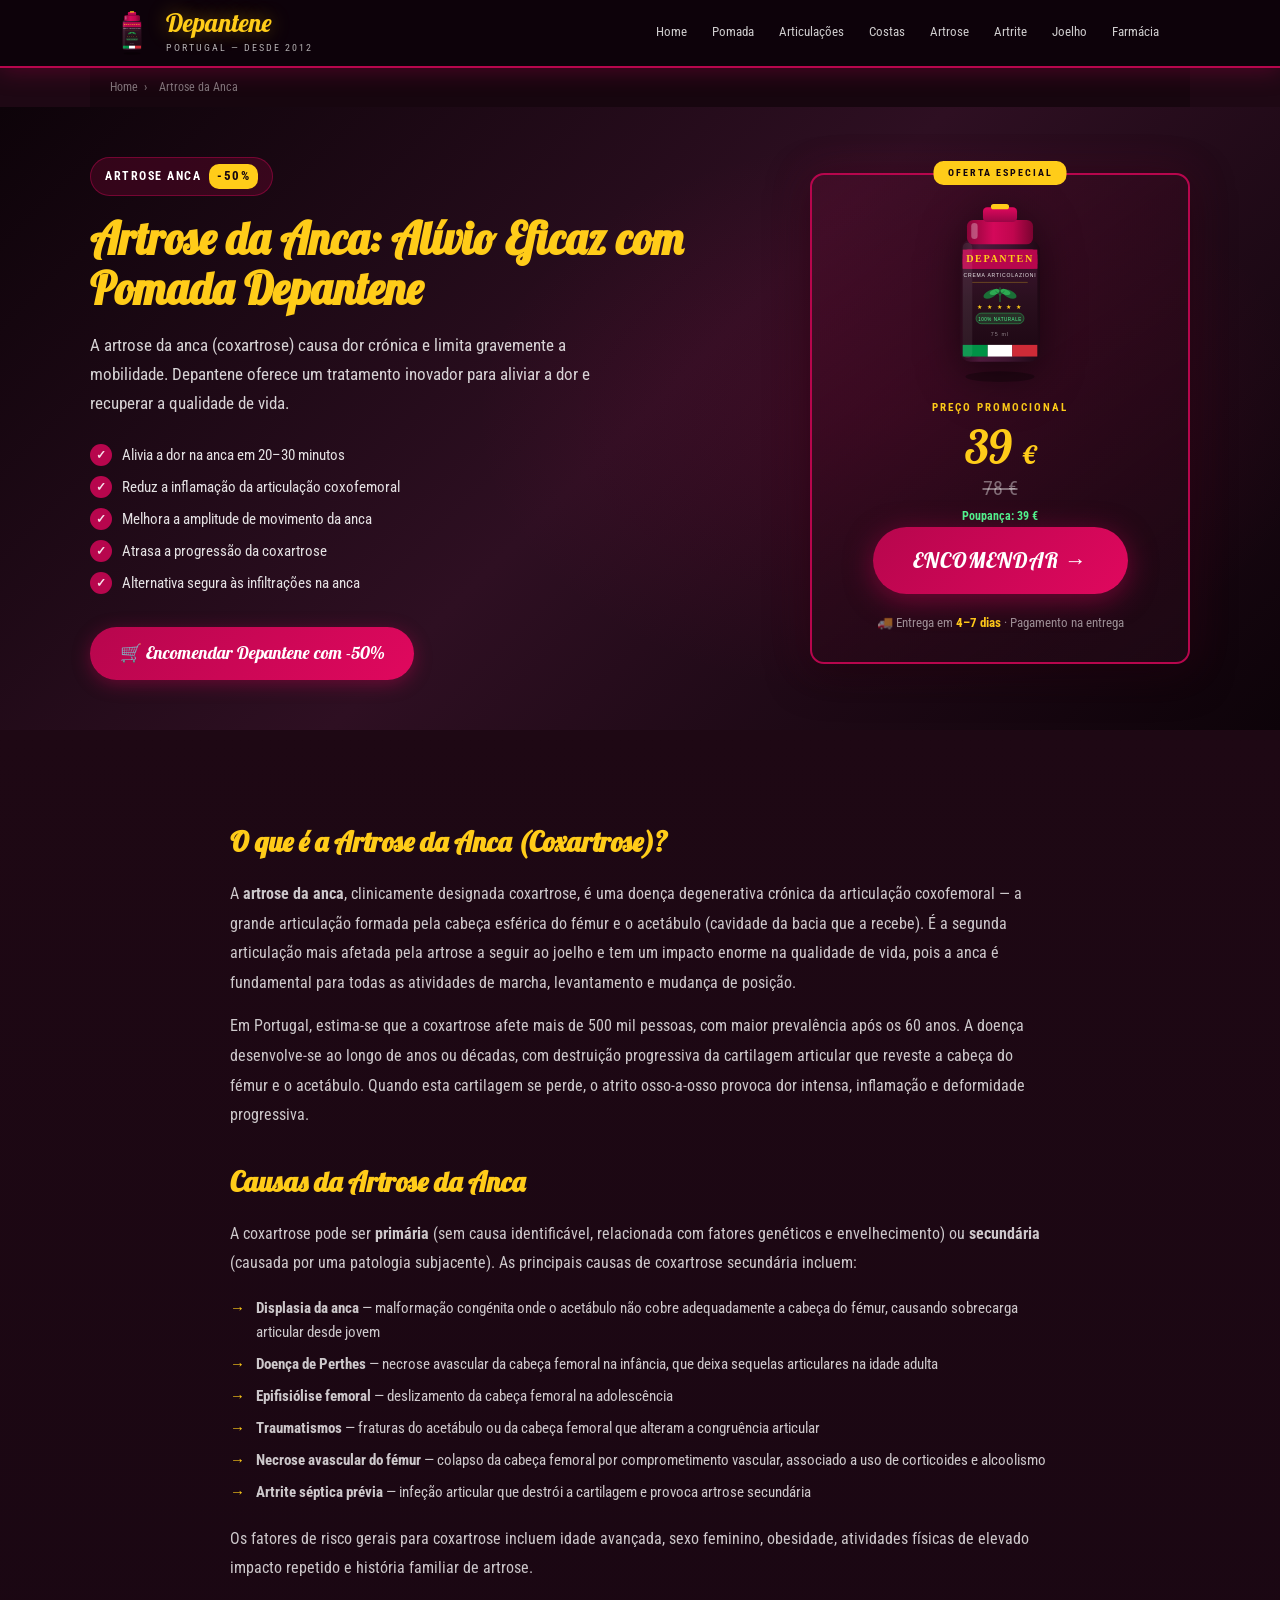
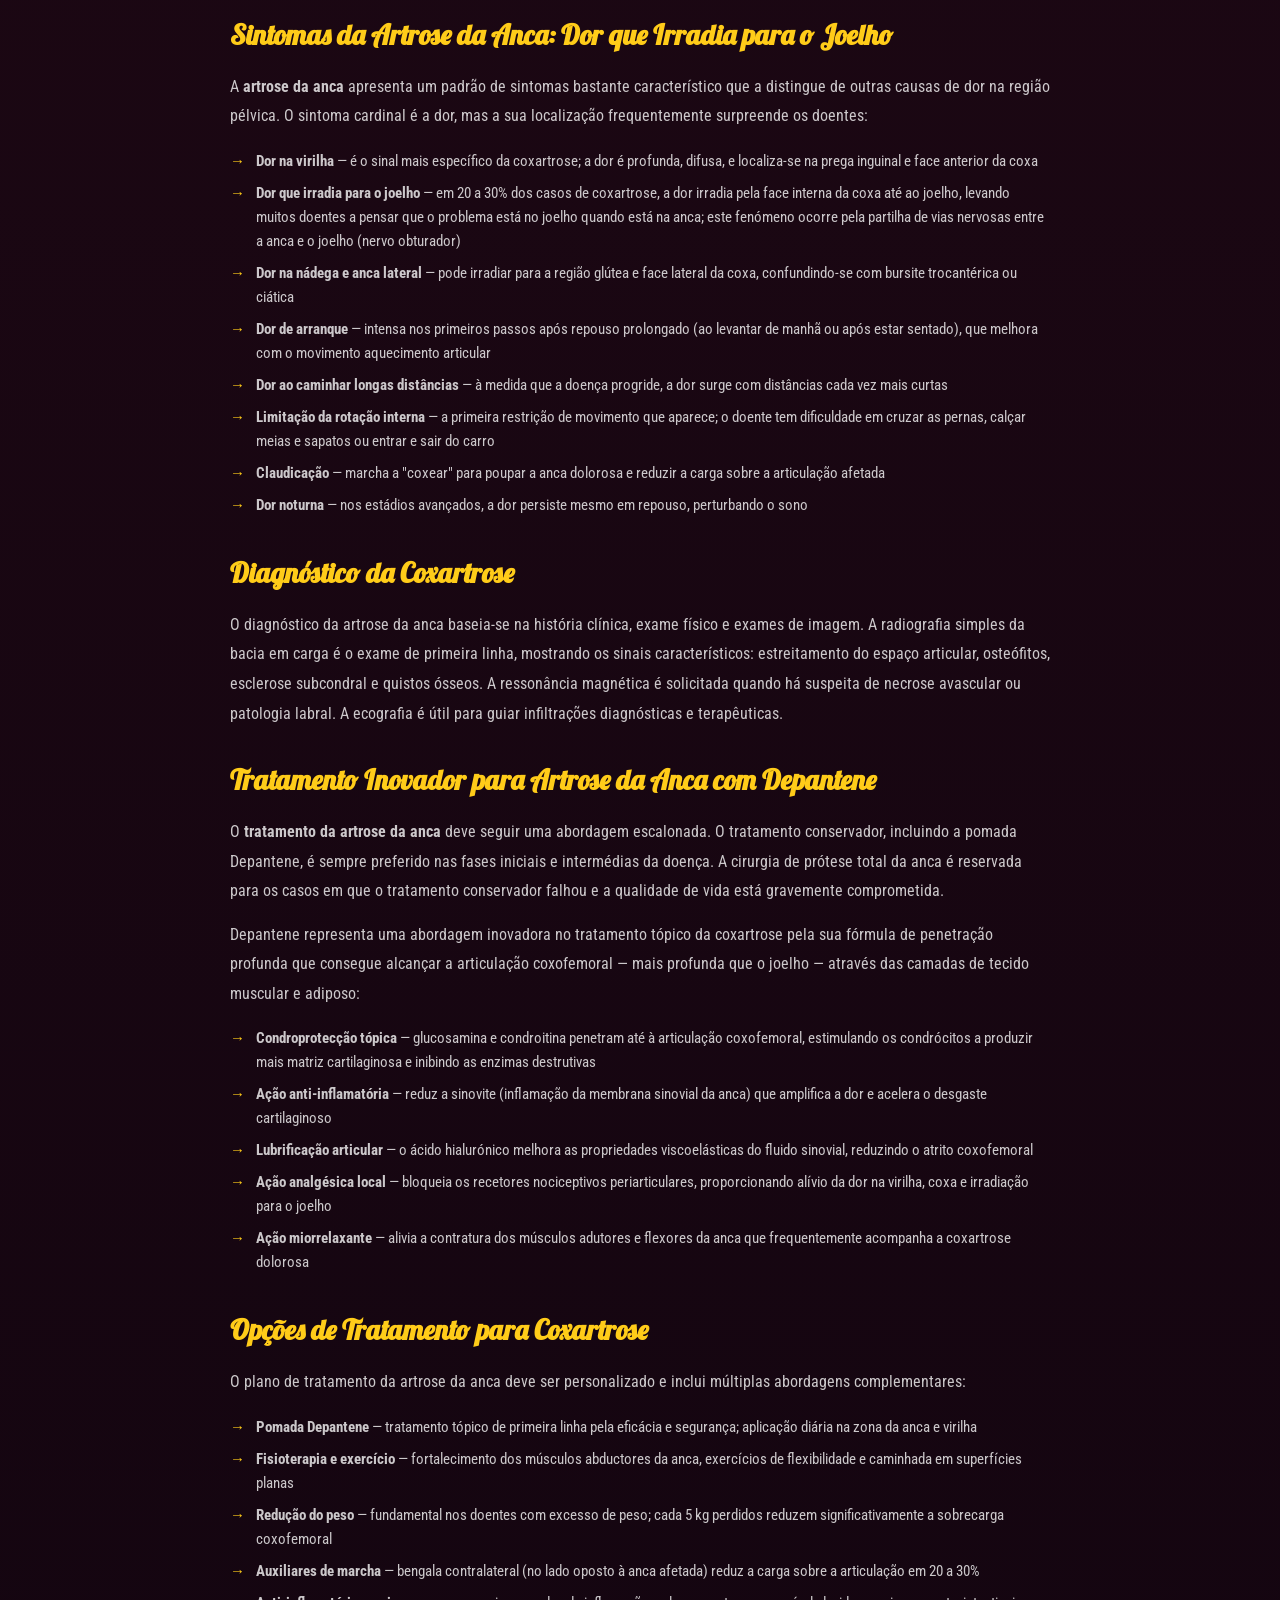
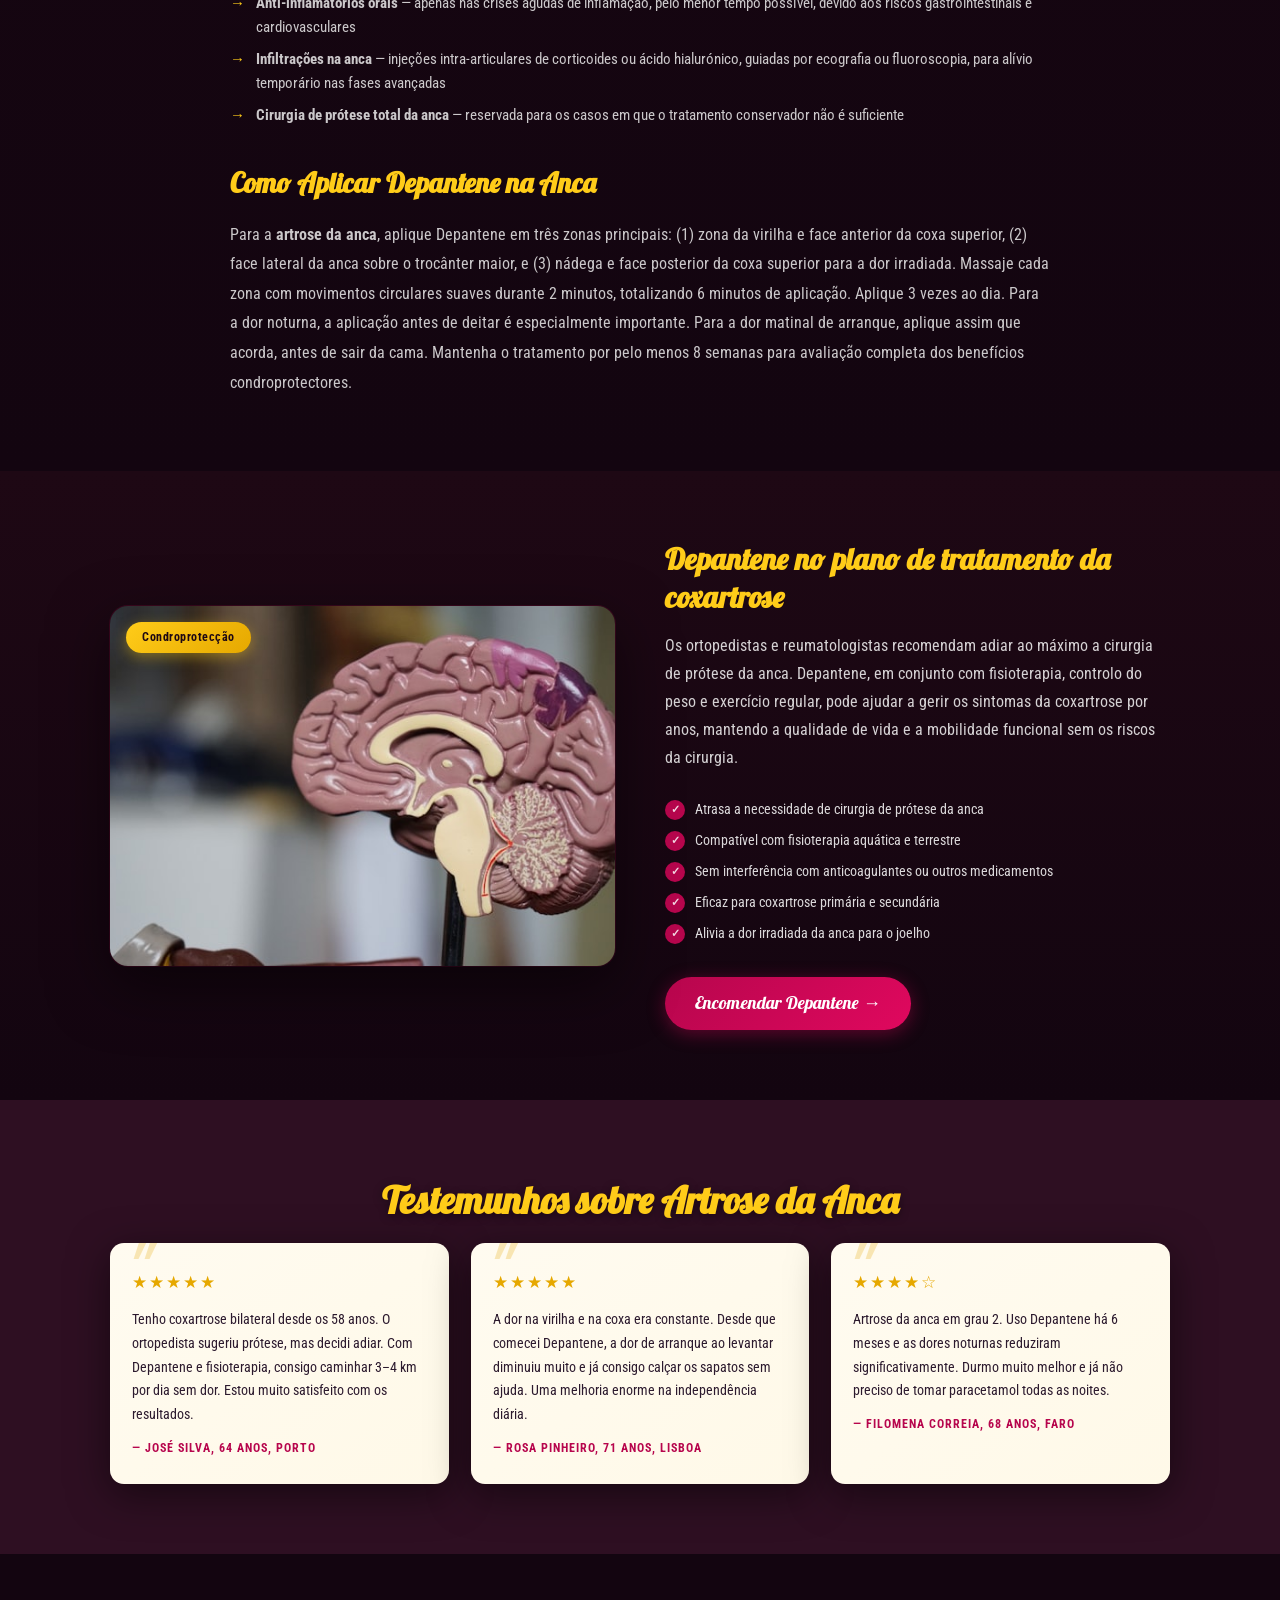
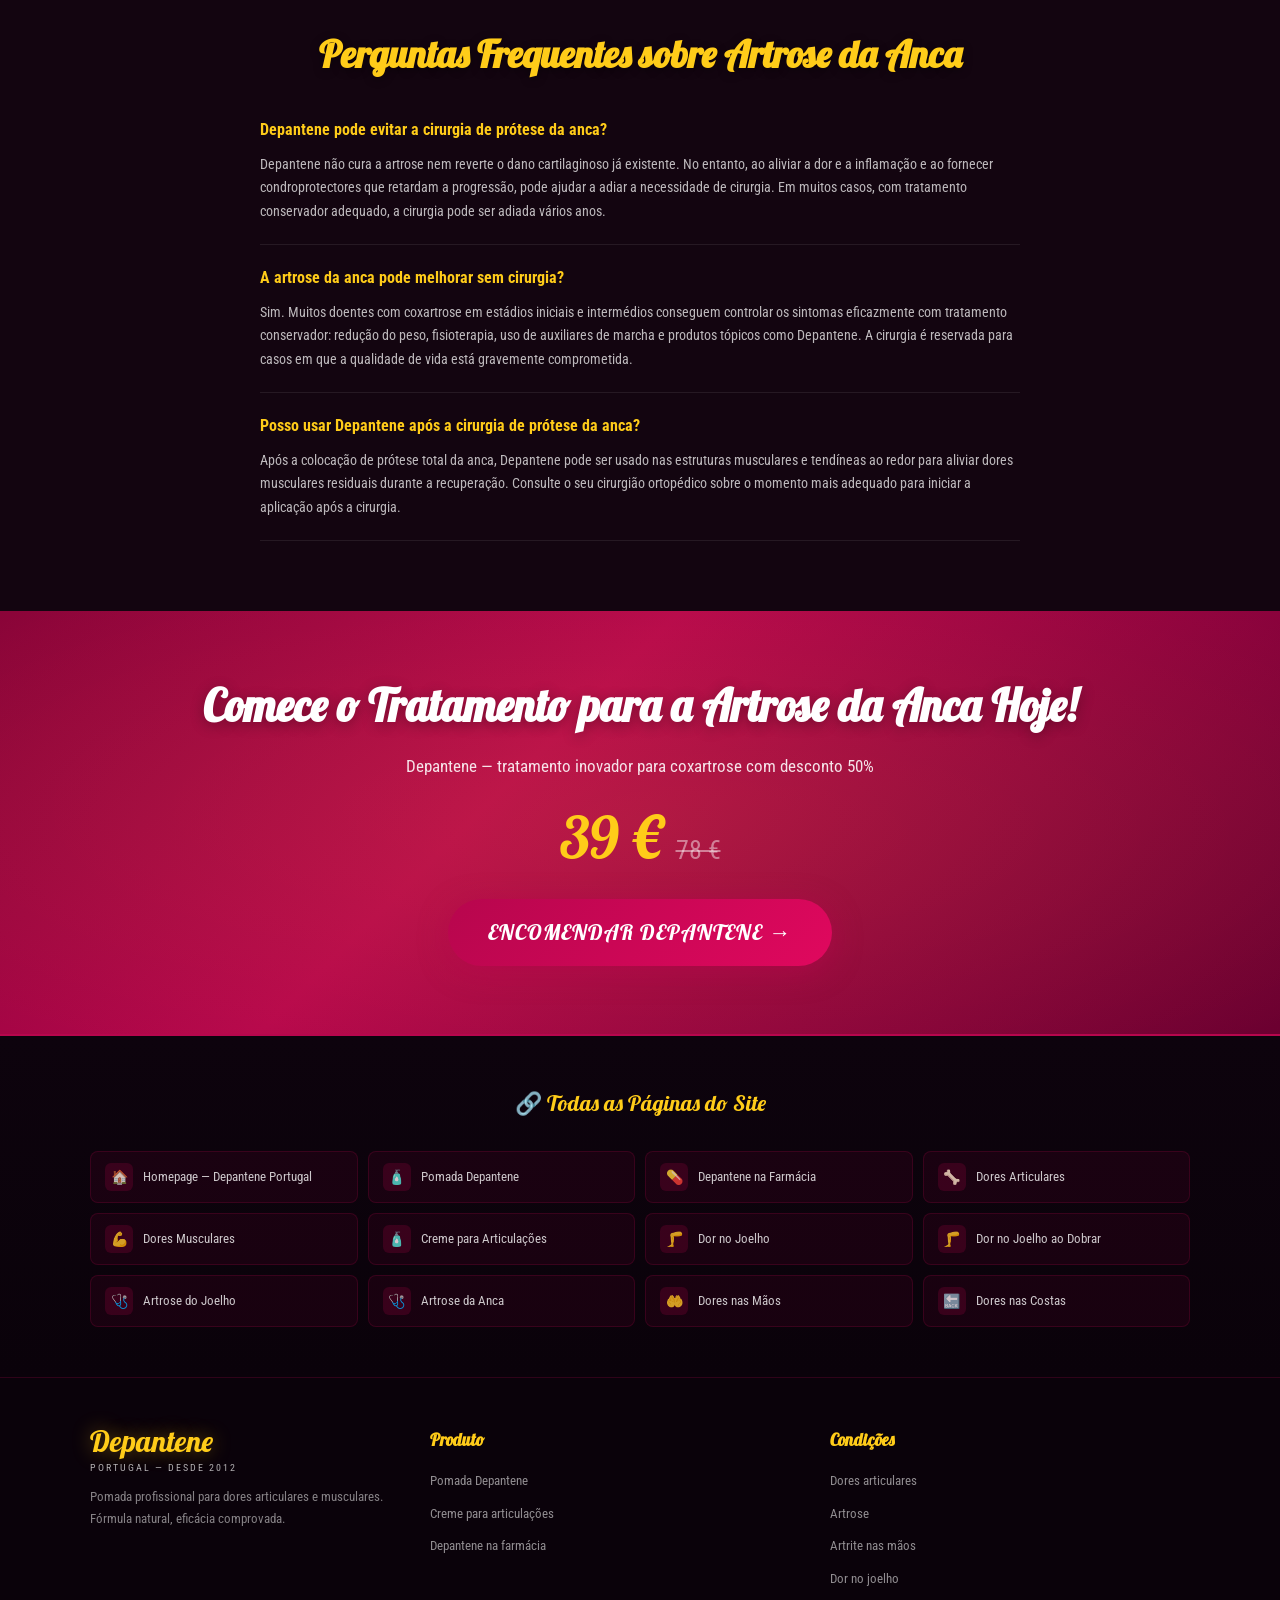
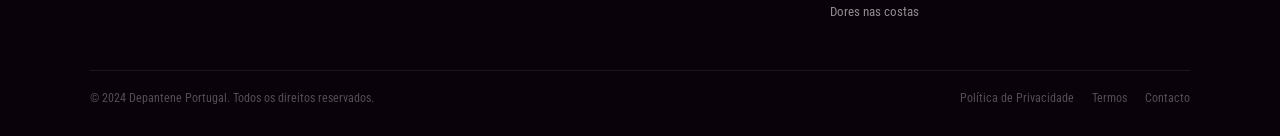
==== commit ab471702: "Improve and expand all 12 pages: extended content, correct photo refs, deduped sitemap" ====
--- a/artrose-anca.html
+++ b/artrose-anca.html
@@ -3,9 +3,9 @@
 <head>
   <meta charset="UTF-8"/>
   <meta name="viewport" content="width=device-width, initial-scale=1.0"/>
-  <title>Tratamento Inovador para Artrose da Anca | Depantene Portugal</title>
-  <meta name="description" content="Artrose da anca? Descubra o tratamento inovador com Depantene para a coxartrose. Alivia a dor na anca, melhora a mobilidade e atrasa a progressão. Encomende com -50%."/>
-  <meta name="keywords" content="tratamento inovador para artrose da anca, artrose da anca tratamento"/>
+  <title>Artrose da Anca: Tratamento Inovador com Depantene | Portugal</title>
+  <meta name="description" content="Artrose da anca (coxartrose)? Descubra o tratamento inovador com pomada Depantene. Alivia a dor na virilha e anca, melhora a mobilidade e atrasa a progressão. Encomende com -50%."/>
+  <meta name="keywords" content="tratamento inovador para artrose da anca, artrose da anca tratamento, artrose anca"/>
   <link rel="canonical" href="https://depantene.pt/artrose-anca.html"/>
   <link rel="stylesheet" href="style.css"/>
   <link rel="icon" href="product.svg" type="image/svg+xml"/>
@@ -40,7 +40,7 @@
   <div class="hero-inner">
     <div class="hero-content">
       <div class="hero-badge"><span>Artrose Anca</span><span class="discount">-50%</span></div>
-      <h1>Artrose da Anca: Tratamento Inovador com Depantene</h1>
+      <h1>Artrose da Anca: Alívio Eficaz com Pomada Depantene</h1>
       <p class="hero-desc">A artrose da anca (coxartrose) causa dor crónica e limita gravemente a mobilidade. Depantene oferece um tratamento inovador para aliviar a dor e recuperar a qualidade de vida.</p>
       <ul class="hero-benefits">
         <li>Alivia a dor na anca em 20–30 minutos</li>
@@ -68,31 +68,62 @@
 <section class="content-section">
   <div class="content-article">
     <h2>O que é a Artrose da Anca (Coxartrose)?</h2>
-    <p>A <strong>artrose da anca</strong>, clinicamente designada coxartrose, é uma doença degenerativa da articulação coxofemoral (entre o fémur e o osso ilíaco da pélvis). É a segunda articulação mais afetada pela artrose, a seguir ao joelho, e tem um impacto enorme na qualidade de vida, pois dificulta a marcha, a subida de escadas e as atividades da vida diária.</p>
-    <p>Em Portugal, estima-se que a coxartrose afete cerca de 500 mil pessoas, com maior prevalência após os 60 anos. A doença desenvolve-se ao longo de anos, com progressiva destruição da cartilagem articular que reveste a cabeça do fémur e o acetábulo.</p>
-
-    <h2>Sintomas da Artrose da Anca</h2>
-    <p>Os sintomas da coxartrose evoluem progressivamente e incluem:</p>
-    <ul>
-      <li><strong>Dor na virilha</strong> — o sinal mais característico, pode irradiar para a face interna da coxa e o joelho</li>
-      <li><strong>Dor ao caminhar</strong> — especialmente nos primeiros passos após repouso (dor de arranque)</li>
-      <li><strong>Limitação da rotação interna</strong> — dificuldade em cruzar as pernas ou calçar meias</li>
-      <li><strong>Claudicação</strong> — marcha claudicante para poupar a anca dolorosa</li>
-      <li><strong>Dor noturna</strong> — nos estádios avançados, a dor persiste em repouso</li>
-      <li><strong>Encurtamento do membro</strong> — nas formas graves com colapso da cabeça femoral</li>
-    </ul>
+    <p>A <strong>artrose da anca</strong>, clinicamente designada coxartrose, é uma doença degenerativa crónica da articulação coxofemoral — a grande articulação formada pela cabeça esférica do fémur e o acetábulo (cavidade da bacia que a recebe). É a segunda articulação mais afetada pela artrose a seguir ao joelho e tem um impacto enorme na qualidade de vida, pois a anca é fundamental para todas as atividades de marcha, levantamento e mudança de posição.</p>
+    <p>Em Portugal, estima-se que a coxartrose afete mais de 500 mil pessoas, com maior prevalência após os 60 anos. A doença desenvolve-se ao longo de anos ou décadas, com destruição progressiva da cartilagem articular que reveste a cabeça do fémur e o acetábulo. Quando esta cartilagem se perde, o atrito osso-a-osso provoca dor intensa, inflamação e deformidade progressiva.</p>
+
+    <h2>Causas da Artrose da Anca</h2>
+    <p>A coxartrose pode ser <strong>primária</strong> (sem causa identificável, relacionada com fatores genéticos e envelhecimento) ou <strong>secundária</strong> (causada por uma patologia subjacente). As principais causas de coxartrose secundária incluem:</p>
+    <ul>
+      <li><strong>Displasia da anca</strong> — malformação congénita onde o acetábulo não cobre adequadamente a cabeça do fémur, causando sobrecarga articular desde jovem</li>
+      <li><strong>Doença de Perthes</strong> — necrose avascular da cabeça femoral na infância, que deixa sequelas articulares na idade adulta</li>
+      <li><strong>Epifisiólise femoral</strong> — deslizamento da cabeça femoral na adolescência</li>
+      <li><strong>Traumatismos</strong> — fraturas do acetábulo ou da cabeça femoral que alteram a congruência articular</li>
+      <li><strong>Necrose avascular do fémur</strong> — colapso da cabeça femoral por comprometimento vascular, associado a uso de corticoides e alcoolismo</li>
+      <li><strong>Artrite séptica prévia</strong> — infeção articular que destrói a cartilagem e provoca artrose secundária</li>
+    </ul>
+    <p>Os fatores de risco gerais para coxartrose incluem idade avançada, sexo feminino, obesidade, atividades físicas de elevado impacto repetido e história familiar de artrose.</p>
+
+    <h2>Sintomas da Artrose da Anca: Dor que Irradia para o Joelho</h2>
+    <p>A <strong>artrose da anca</strong> apresenta um padrão de sintomas bastante característico que a distingue de outras causas de dor na região pélvica. O sintoma cardinal é a dor, mas a sua localização frequentemente surpreende os doentes:</p>
+    <ul>
+      <li><strong>Dor na virilha</strong> — é o sinal mais específico da coxartrose; a dor é profunda, difusa, e localiza-se na prega inguinal e face anterior da coxa</li>
+      <li><strong>Dor que irradia para o joelho</strong> — em 20 a 30% dos casos de coxartrose, a dor irradia pela face interna da coxa até ao joelho, levando muitos doentes a pensar que o problema está no joelho quando está na anca; este fenómeno ocorre pela partilha de vias nervosas entre a anca e o joelho (nervo obturador)</li>
+      <li><strong>Dor na nádega e anca lateral</strong> — pode irradiar para a região glútea e face lateral da coxa, confundindo-se com bursite trocantérica ou ciática</li>
+      <li><strong>Dor de arranque</strong> — intensa nos primeiros passos após repouso prolongado (ao levantar de manhã ou após estar sentado), que melhora com o movimento aquecimento articular</li>
+      <li><strong>Dor ao caminhar longas distâncias</strong> — à medida que a doença progride, a dor surge com distâncias cada vez mais curtas</li>
+      <li><strong>Limitação da rotação interna</strong> — a primeira restrição de movimento que aparece; o doente tem dificuldade em cruzar as pernas, calçar meias e sapatos ou entrar e sair do carro</li>
+      <li><strong>Claudicação</strong> — marcha a "coxear" para poupar a anca dolorosa e reduzir a carga sobre a articulação afetada</li>
+      <li><strong>Dor noturna</strong> — nos estádios avançados, a dor persiste mesmo em repouso, perturbando o sono</li>
+    </ul>
+
+    <h2>Diagnóstico da Coxartrose</h2>
+    <p>O diagnóstico da artrose da anca baseia-se na história clínica, exame físico e exames de imagem. A radiografia simples da bacia em carga é o exame de primeira linha, mostrando os sinais característicos: estreitamento do espaço articular, osteófitos, esclerose subcondral e quistos ósseos. A ressonância magnética é solicitada quando há suspeita de necrose avascular ou patologia labral. A ecografia é útil para guiar infiltrações diagnósticas e terapêuticas.</p>
 
     <h2>Tratamento Inovador para Artrose da Anca com Depantene</h2>
-    <p>O tratamento convencional da coxartrose inclui anti-inflamatórios, fisioterapia e, nos casos graves, prótese total da anca. Depantene representa uma abordagem inovadora que combina condroprotecção e analgesia tópica:</p>
-    <ul>
-      <li><strong>Condroprotecção tópica</strong> — glucosamina e condroitina penetram até à articulação coxofemoral</li>
-      <li><strong>Ação anti-inflamatória</strong> — reduz a sinovite (inflamação da membrana sinovial)</li>
-      <li><strong>Lubrificação articular</strong> — o ácido hialurónico melhora as propriedades viscoelásticas do fluido sinovial</li>
-      <li><strong>Alívio da dor</strong> — ação analgésica local para dor na virilha e coxa</li>
+    <p>O <strong>tratamento da artrose da anca</strong> deve seguir uma abordagem escalonada. O tratamento conservador, incluindo a pomada Depantene, é sempre preferido nas fases iniciais e intermédias da doença. A cirurgia de prótese total da anca é reservada para os casos em que o tratamento conservador falhou e a qualidade de vida está gravemente comprometida.</p>
+    <p>Depantene representa uma abordagem inovadora no tratamento tópico da coxartrose pela sua fórmula de penetração profunda que consegue alcançar a articulação coxofemoral — mais profunda que o joelho — através das camadas de tecido muscular e adiposo:</p>
+    <ul>
+      <li><strong>Condroprotecção tópica</strong> — glucosamina e condroitina penetram até à articulação coxofemoral, estimulando os condrócitos a produzir mais matriz cartilaginosa e inibindo as enzimas destrutivas</li>
+      <li><strong>Ação anti-inflamatória</strong> — reduz a sinovite (inflamação da membrana sinovial da anca) que amplifica a dor e acelera o desgaste cartilaginoso</li>
+      <li><strong>Lubrificação articular</strong> — o ácido hialurónico melhora as propriedades viscoelásticas do fluido sinovial, reduzindo o atrito coxofemoral</li>
+      <li><strong>Ação analgésica local</strong> — bloqueia os recetores nociceptivos periarticulares, proporcionando alívio da dor na virilha, coxa e irradiação para o joelho</li>
+      <li><strong>Ação miorrelaxante</strong> — alivia a contratura dos músculos adutores e flexores da anca que frequentemente acompanha a coxartrose dolorosa</li>
+    </ul>
+
+    <h2>Opções de Tratamento para Coxartrose</h2>
+    <p>O plano de tratamento da artrose da anca deve ser personalizado e inclui múltiplas abordagens complementares:</p>
+    <ul>
+      <li><strong>Pomada Depantene</strong> — tratamento tópico de primeira linha pela eficácia e segurança; aplicação diária na zona da anca e virilha</li>
+      <li><strong>Fisioterapia e exercício</strong> — fortalecimento dos músculos abductores da anca, exercícios de flexibilidade e caminhada em superfícies planas</li>
+      <li><strong>Redução do peso</strong> — fundamental nos doentes com excesso de peso; cada 5 kg perdidos reduzem significativamente a sobrecarga coxofemoral</li>
+      <li><strong>Auxiliares de marcha</strong> — bengala contralateral (no lado oposto à anca afetada) reduz a carga sobre a articulação em 20 a 30%</li>
+      <li><strong>Anti-inflamatórios orais</strong> — apenas nas crises agudas de inflamação, pelo menor tempo possível, devido aos riscos gastrointestinais e cardiovasculares</li>
+      <li><strong>Infiltrações na anca</strong> — injeções intra-articulares de corticoides ou ácido hialurónico, guiadas por ecografia ou fluoroscopia, para alívio temporário nas fases avançadas</li>
+      <li><strong>Cirurgia de prótese total da anca</strong> — reservada para os casos em que o tratamento conservador não é suficiente</li>
     </ul>
 
     <h2>Como Aplicar Depantene na Anca</h2>
-    <p>Aplique Depantene na zona da virilha, na face lateral da anca (trocânter maior) e na face anterior da coxa. Massaje com movimentos circulares suaves durante 2–3 minutos. Para a coxartrose, aplique antes das atividades físicas e antes de dormir para reduzir a dor noturna. Repita 2–3 vezes ao dia. A ação penetrante da fórmula permite que os ativos alcancem a profunda articulação coxofemoral.</p>
+    <p>Para a <strong>artrose da anca</strong>, aplique Depantene em três zonas principais: (1) zona da virilha e face anterior da coxa superior, (2) face lateral da anca sobre o trocânter maior, e (3) nádega e face posterior da coxa superior para a dor irradiada. Massaje cada zona com movimentos circulares suaves durante 2 minutos, totalizando 6 minutos de aplicação. Aplique 3 vezes ao dia. Para a dor noturna, a aplicação antes de deitar é especialmente importante. Para a dor matinal de arranque, aplique assim que acorda, antes de sair da cama. Mantenha o tratamento por pelo menos 8 semanas para avaliação completa dos benefícios condroprotectores.</p>
   </div>
 </section>
 
@@ -101,17 +132,18 @@
     <div class="photo-content-grid photo-content-grid--reverse">
       <div class="photo-content-text">
         <h2>Depantene no plano de tratamento da coxartrose</h2>
-        <p>Os ortopedistas recomendam adiar ao máximo a cirurgia de prótese da anca. Depantene, em conjunto com fisioterapia e controlo do peso, pode ajudar a gerir os sintomas da coxartrose por anos, mantendo a qualidade de vida e a mobilidade funcional.</p>
+        <p>Os ortopedistas e reumatologistas recomendam adiar ao máximo a cirurgia de prótese da anca. Depantene, em conjunto com fisioterapia, controlo do peso e exercício regular, pode ajudar a gerir os sintomas da coxartrose por anos, mantendo a qualidade de vida e a mobilidade funcional sem os riscos da cirurgia.</p>
         <ul class="photo-check-list">
-          <li>Atrasa a necessidade de cirurgia de prótese</li>
+          <li>Atrasa a necessidade de cirurgia de prótese da anca</li>
           <li>Compatível com fisioterapia aquática e terrestre</li>
           <li>Sem interferência com anticoagulantes ou outros medicamentos</li>
           <li>Eficaz para coxartrose primária e secundária</li>
+          <li>Alivia a dor irradiada da anca para o joelho</li>
         </ul>
         <a href="https://order.depanten.it/" class="btn-buy-sm">Encomendar Depantene →</a>
       </div>
       <div class="photo-content-img">
-        <img src="photos/hip-arthritis.jpg" alt="Artrose anca tratamento Depantene"/>
+        <img src="photos/hip-pain.jpg" alt="Artrose anca tratamento Depantene"/>
         <div class="photo-content-badge">Condroprotecção</div>
       </div>
     </div>
@@ -177,19 +209,17 @@
     <div class="footer-pages-title">🔗 Todas as Páginas do Site</div>
     <div class="pages-nav-grid">
       <a href="index.html"><span class="pg-icon">🏠</span>Homepage — Depantene Portugal</a>
-      <a href="pomada-depantene.html"><span class="pg-icon">🧴</span>Pomada Depantene: composição</a>
+      <a href="pomada-depantene.html"><span class="pg-icon">🧴</span>Pomada Depantene</a>
       <a href="depantene-farmacia.html"><span class="pg-icon">💊</span>Depantene na Farmácia</a>
       <a href="dor-nas-articulacoes.html"><span class="pg-icon">🦴</span>Dores Articulares</a>
-      <a href="dores-no-corpo.html"><span class="pg-icon">💪</span>Dores Musculares Difusas</a>
+      <a href="dores-no-corpo.html"><span class="pg-icon">💪</span>Dores Musculares</a>
       <a href="creme-articulacoes.html"><span class="pg-icon">🧴</span>Creme para Articulações</a>
       <a href="dor-no-joelho.html"><span class="pg-icon">🦵</span>Dor no Joelho</a>
       <a href="dor-joelho-dobrar.html"><span class="pg-icon">🦵</span>Dor no Joelho ao Dobrar</a>
       <a href="artrose-joelho.html"><span class="pg-icon">🩺</span>Artrose do Joelho</a>
       <a href="artrose-anca.html"><span class="pg-icon">🩺</span>Artrose da Anca</a>
-      <a href="dores-articulacoes-maos.html"><span class="pg-icon">🤲</span>Dores nas Articulações das Mãos</a>
+      <a href="dores-articulacoes-maos.html"><span class="pg-icon">🤲</span>Dores nas Mãos</a>
       <a href="dores-costas.html"><span class="pg-icon">🔙</span>Dores nas Costas</a>
-      <a href="dores-no-corpo.html"><span class="pg-icon">💪</span>Dores no Corpo Todo</a>
-      <a href="depantene-farmacia.html"><span class="pg-icon">💊</span>Depantene Farmácia</a>
     </div>
   </div>
 
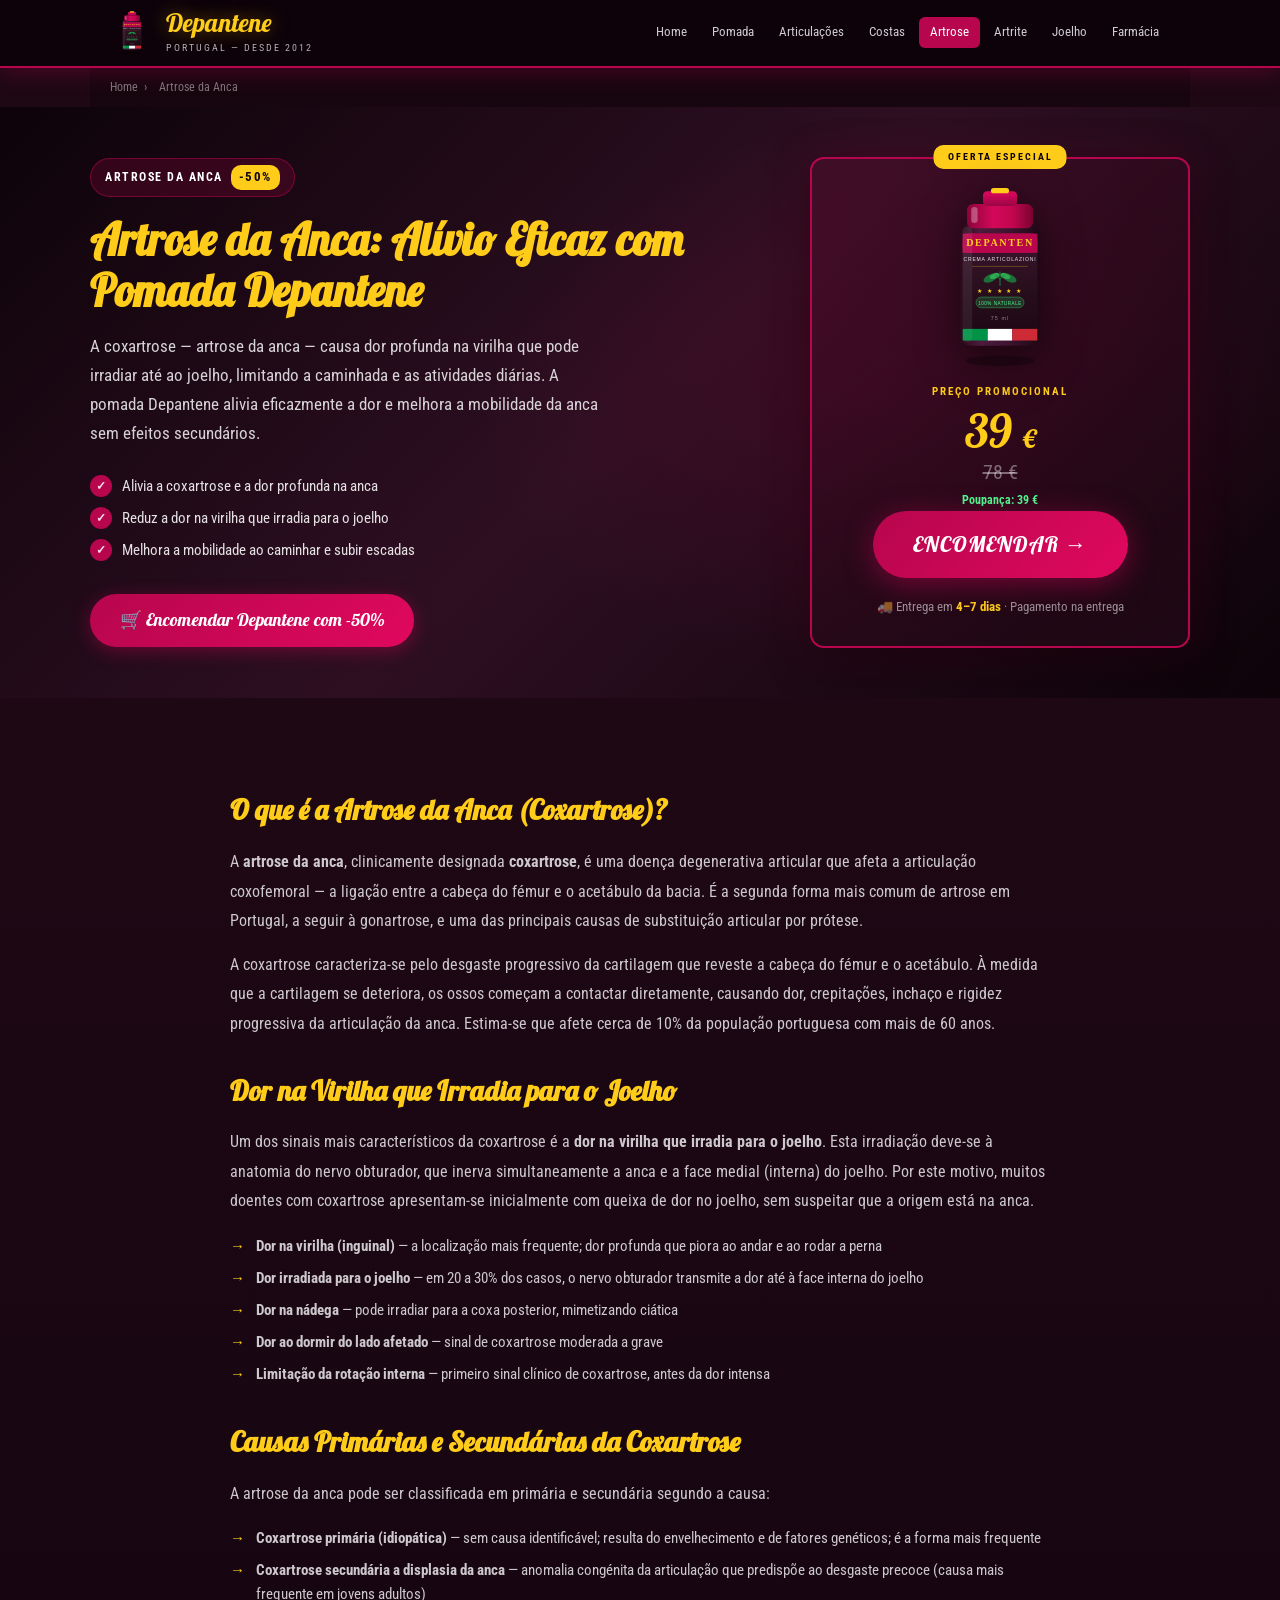
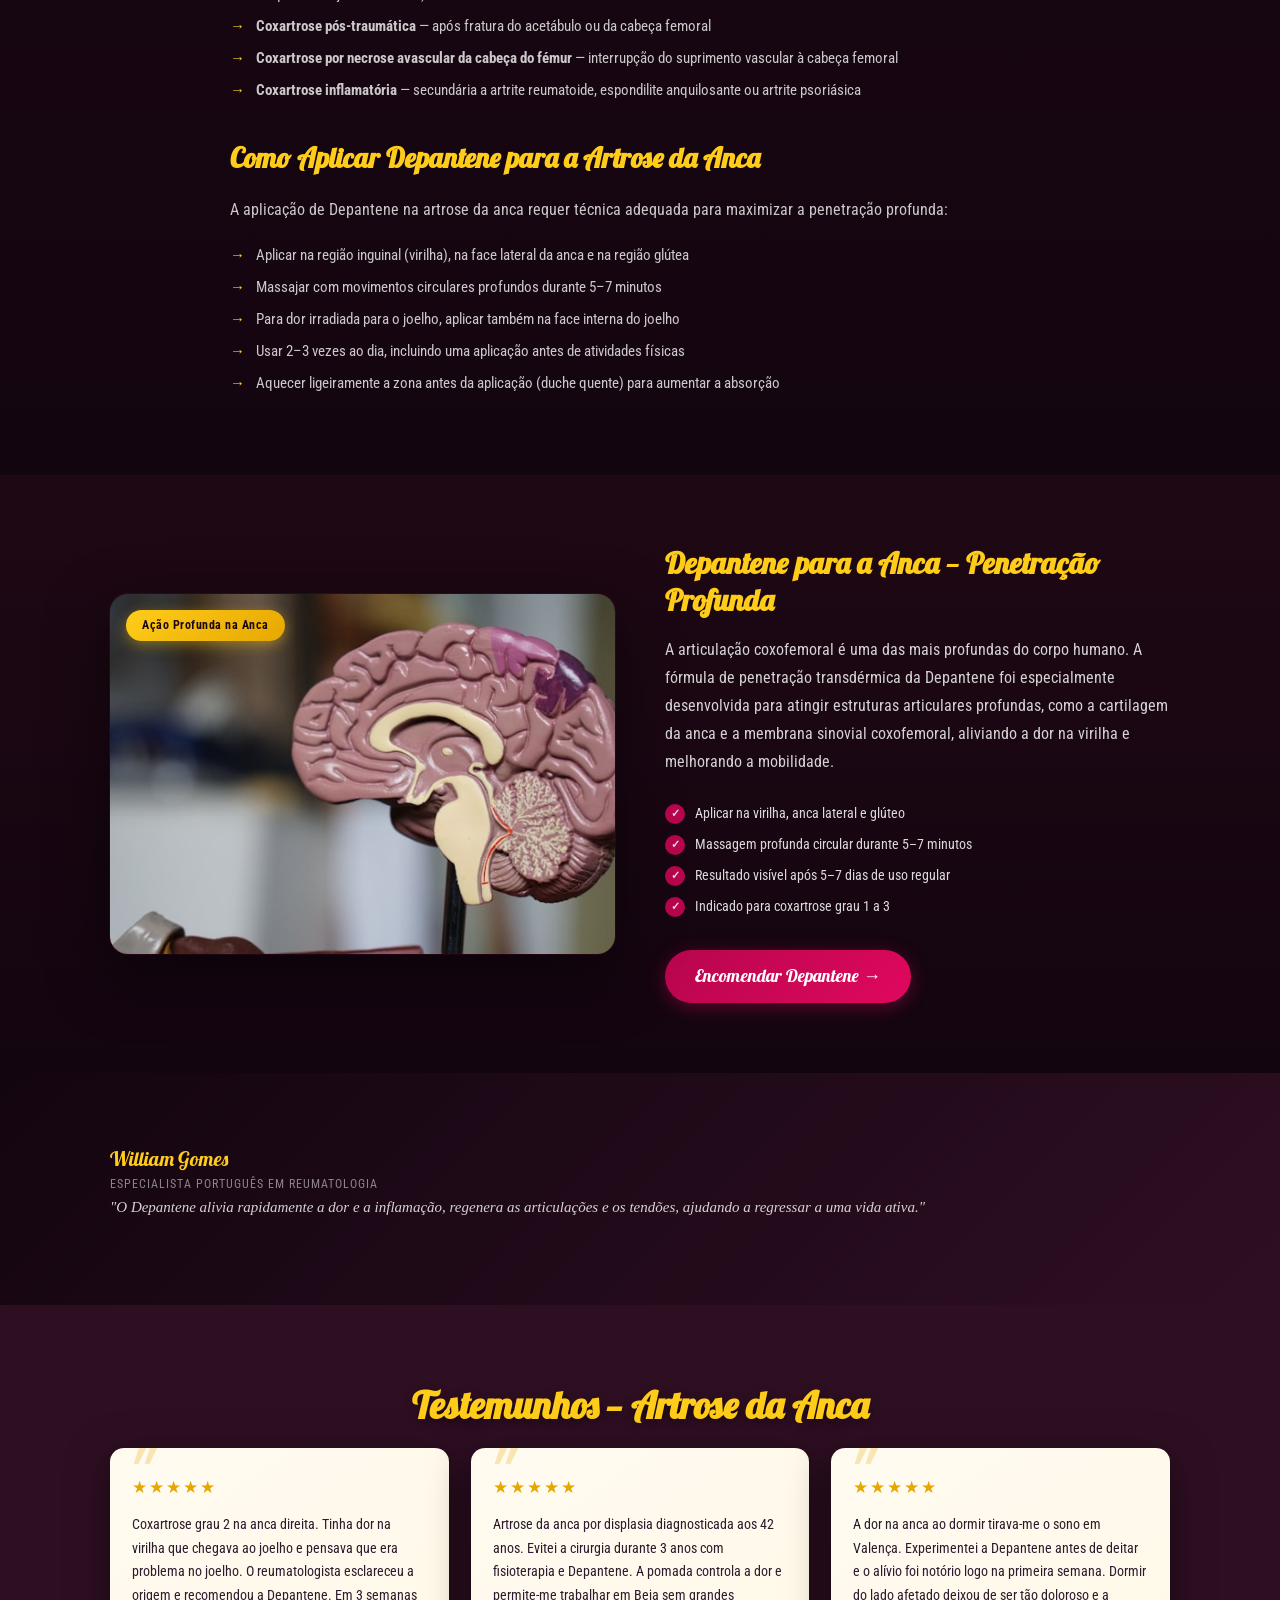
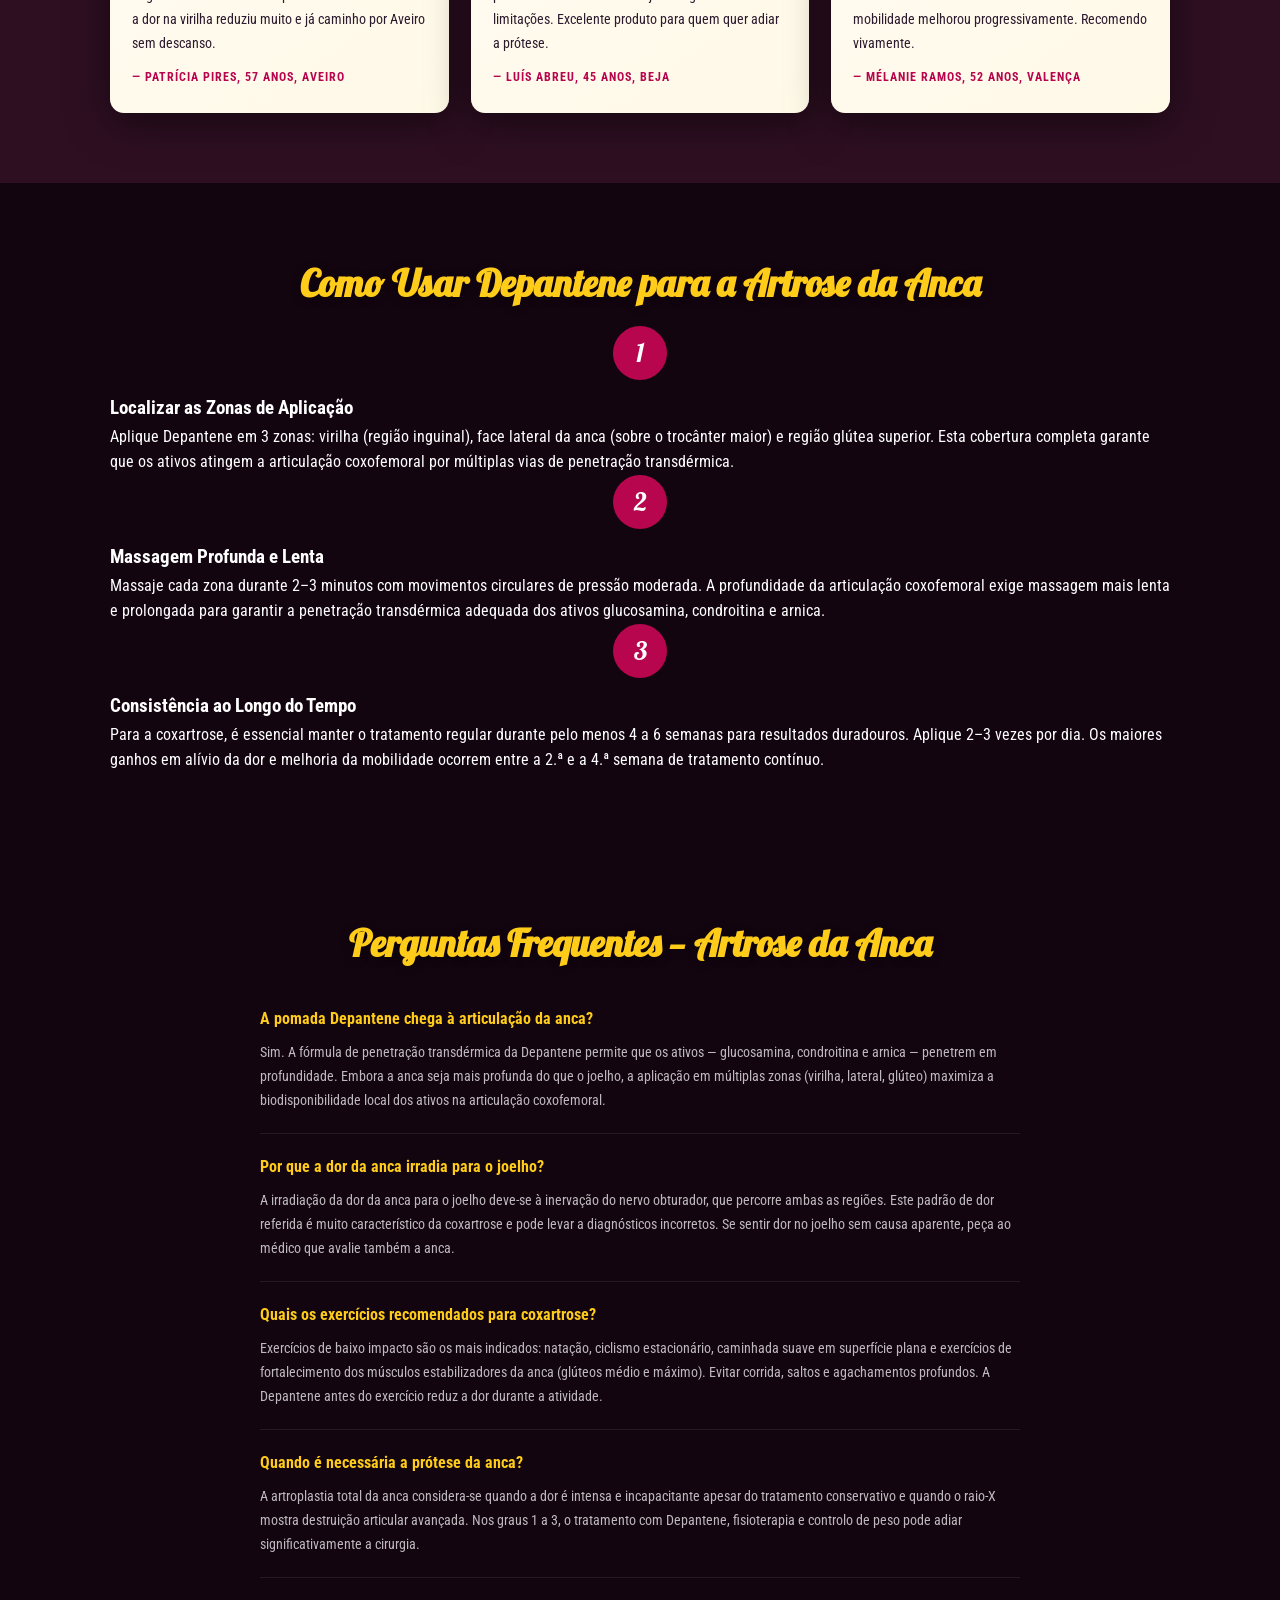
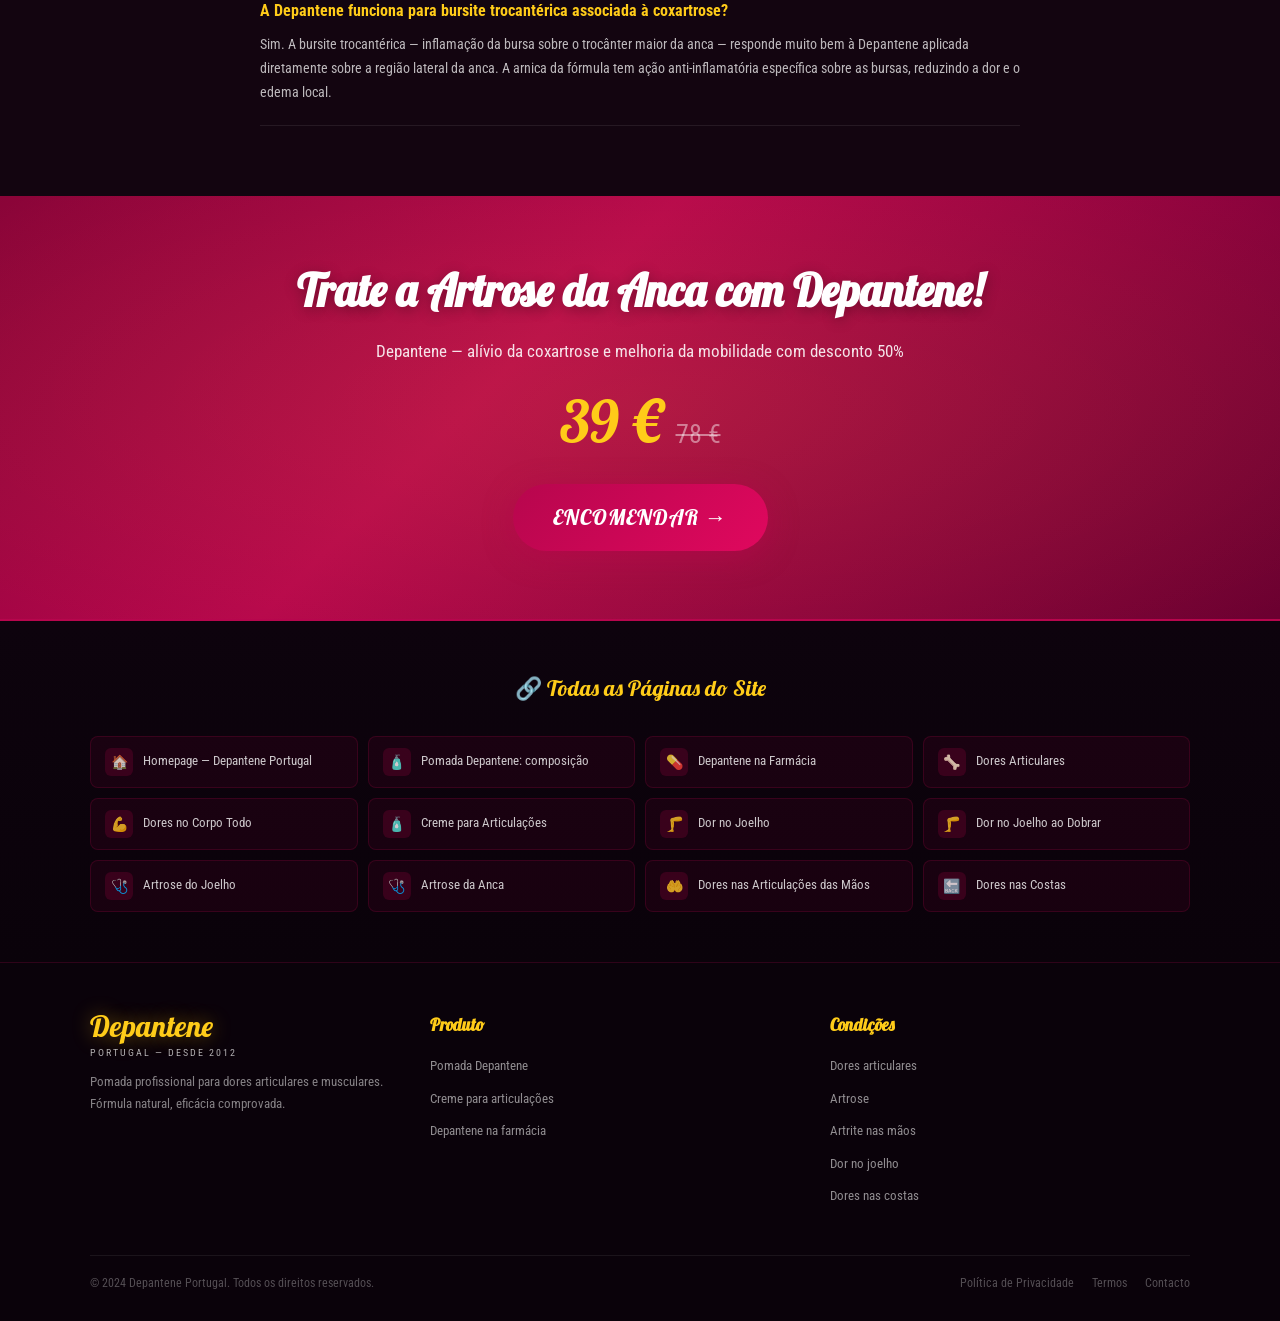
==== commit 28ce8ec4: "Rebuild all 12 pages: Italian site structure, William Gomes expert, PT testimonials, howto/delivery " ====
--- a/artrose-anca.html
+++ b/artrose-anca.html
@@ -4,8 +4,8 @@
   <meta charset="UTF-8"/>
   <meta name="viewport" content="width=device-width, initial-scale=1.0"/>
   <title>Artrose da Anca: Tratamento Inovador com Depantene | Portugal</title>
-  <meta name="description" content="Artrose da anca (coxartrose)? Descubra o tratamento inovador com pomada Depantene. Alivia a dor na virilha e anca, melhora a mobilidade e atrasa a progressão. Encomende com -50%."/>
-  <meta name="keywords" content="tratamento inovador para artrose da anca, artrose da anca tratamento, artrose anca"/>
+  <meta name="description" content="Artrose da anca (coxartrose)? Descubra as causas primárias e secundárias, a dor na virilha que irradia para o joelho, e como a pomada Depantene alivia em Portugal."/>
+  <meta name="keywords" content="artrose da anca, coxartrose, dor na virilha, dor na anca tratamento, pomada artrose anca Portugal"/>
   <link rel="canonical" href="https://depantene.pt/artrose-anca.html"/>
   <link rel="stylesheet" href="style.css"/>
   <link rel="icon" href="product.svg" type="image/svg+xml"/>
@@ -24,7 +24,7 @@
       <a href="pomada-depantene.html">Pomada</a>
       <a href="dor-nas-articulacoes.html">Articulações</a>
       <a href="dores-costas.html">Costas</a>
-      <a href="artrose-joelho.html">Artrose</a>
+      <a href="artrose-joelho.html" class="active">Artrose</a>
       <a href="dores-articulacoes-maos.html">Artrite</a>
       <a href="dor-no-joelho.html">Joelho</a>
       <a href="depantene-farmacia.html">Farmácia</a>
@@ -39,15 +39,13 @@
 <section class="hero">
   <div class="hero-inner">
     <div class="hero-content">
-      <div class="hero-badge"><span>Artrose Anca</span><span class="discount">-50%</span></div>
+      <div class="hero-badge"><span>Artrose da Anca</span><span class="discount">-50%</span></div>
       <h1>Artrose da Anca: Alívio Eficaz com Pomada Depantene</h1>
-      <p class="hero-desc">A artrose da anca (coxartrose) causa dor crónica e limita gravemente a mobilidade. Depantene oferece um tratamento inovador para aliviar a dor e recuperar a qualidade de vida.</p>
+      <p class="hero-desc">A coxartrose — artrose da anca — causa dor profunda na virilha que pode irradiar até ao joelho, limitando a caminhada e as atividades diárias. A pomada Depantene alivia eficazmente a dor e melhora a mobilidade da anca sem efeitos secundários.</p>
       <ul class="hero-benefits">
-        <li>Alivia a dor na anca em 20–30 minutos</li>
-        <li>Reduz a inflamação da articulação coxofemoral</li>
-        <li>Melhora a amplitude de movimento da anca</li>
-        <li>Atrasa a progressão da coxartrose</li>
-        <li>Alternativa segura às infiltrações na anca</li>
+        <li>Alivia a coxartrose e a dor profunda na anca</li>
+        <li>Reduz a dor na virilha que irradia para o joelho</li>
+        <li>Melhora a mobilidade ao caminhar e subir escadas</li>
       </ul>
       <a href="https://order.depanten.it/" class="btn-buy-sm">🛒 Encomendar Depantene com -50%</a>
     </div>
@@ -68,62 +66,38 @@
 <section class="content-section">
   <div class="content-article">
     <h2>O que é a Artrose da Anca (Coxartrose)?</h2>
-    <p>A <strong>artrose da anca</strong>, clinicamente designada coxartrose, é uma doença degenerativa crónica da articulação coxofemoral — a grande articulação formada pela cabeça esférica do fémur e o acetábulo (cavidade da bacia que a recebe). É a segunda articulação mais afetada pela artrose a seguir ao joelho e tem um impacto enorme na qualidade de vida, pois a anca é fundamental para todas as atividades de marcha, levantamento e mudança de posição.</p>
-    <p>Em Portugal, estima-se que a coxartrose afete mais de 500 mil pessoas, com maior prevalência após os 60 anos. A doença desenvolve-se ao longo de anos ou décadas, com destruição progressiva da cartilagem articular que reveste a cabeça do fémur e o acetábulo. Quando esta cartilagem se perde, o atrito osso-a-osso provoca dor intensa, inflamação e deformidade progressiva.</p>
-
-    <h2>Causas da Artrose da Anca</h2>
-    <p>A coxartrose pode ser <strong>primária</strong> (sem causa identificável, relacionada com fatores genéticos e envelhecimento) ou <strong>secundária</strong> (causada por uma patologia subjacente). As principais causas de coxartrose secundária incluem:</p>
+    <p>A <strong>artrose da anca</strong>, clinicamente designada <strong>coxartrose</strong>, é uma doença degenerativa articular que afeta a articulação coxofemoral — a ligação entre a cabeça do fémur e o acetábulo da bacia. É a segunda forma mais comum de artrose em Portugal, a seguir à gonartrose, e uma das principais causas de substituição articular por prótese.</p>
+    <p>A coxartrose caracteriza-se pelo desgaste progressivo da cartilagem que reveste a cabeça do fémur e o acetábulo. À medida que a cartilagem se deteriora, os ossos começam a contactar diretamente, causando dor, crepitações, inchaço e rigidez progressiva da articulação da anca. Estima-se que afete cerca de 10% da população portuguesa com mais de 60 anos.</p>
+
+    <h2>Dor na Virilha que Irradia para o Joelho</h2>
+    <p>Um dos sinais mais característicos da coxartrose é a <strong>dor na virilha que irradia para o joelho</strong>. Esta irradiação deve-se à anatomia do nervo obturador, que inerva simultaneamente a anca e a face medial (interna) do joelho. Por este motivo, muitos doentes com coxartrose apresentam-se inicialmente com queixa de dor no joelho, sem suspeitar que a origem está na anca.</p>
     <ul>
-      <li><strong>Displasia da anca</strong> — malformação congénita onde o acetábulo não cobre adequadamente a cabeça do fémur, causando sobrecarga articular desde jovem</li>
-      <li><strong>Doença de Perthes</strong> — necrose avascular da cabeça femoral na infância, que deixa sequelas articulares na idade adulta</li>
-      <li><strong>Epifisiólise femoral</strong> — deslizamento da cabeça femoral na adolescência</li>
-      <li><strong>Traumatismos</strong> — fraturas do acetábulo ou da cabeça femoral que alteram a congruência articular</li>
-      <li><strong>Necrose avascular do fémur</strong> — colapso da cabeça femoral por comprometimento vascular, associado a uso de corticoides e alcoolismo</li>
-      <li><strong>Artrite séptica prévia</strong> — infeção articular que destrói a cartilagem e provoca artrose secundária</li>
+      <li><strong>Dor na virilha (inguinal)</strong> — a localização mais frequente; dor profunda que piora ao andar e ao rodar a perna</li>
+      <li><strong>Dor irradiada para o joelho</strong> — em 20 a 30% dos casos, o nervo obturador transmite a dor até à face interna do joelho</li>
+      <li><strong>Dor na nádega</strong> — pode irradiar para a coxa posterior, mimetizando ciática</li>
+      <li><strong>Dor ao dormir do lado afetado</strong> — sinal de coxartrose moderada a grave</li>
+      <li><strong>Limitação da rotação interna</strong> — primeiro sinal clínico de coxartrose, antes da dor intensa</li>
     </ul>
-    <p>Os fatores de risco gerais para coxartrose incluem idade avançada, sexo feminino, obesidade, atividades físicas de elevado impacto repetido e história familiar de artrose.</p>
-
-    <h2>Sintomas da Artrose da Anca: Dor que Irradia para o Joelho</h2>
-    <p>A <strong>artrose da anca</strong> apresenta um padrão de sintomas bastante característico que a distingue de outras causas de dor na região pélvica. O sintoma cardinal é a dor, mas a sua localização frequentemente surpreende os doentes:</p>
+
+    <h2>Causas Primárias e Secundárias da Coxartrose</h2>
+    <p>A artrose da anca pode ser classificada em primária e secundária segundo a causa:</p>
     <ul>
-      <li><strong>Dor na virilha</strong> — é o sinal mais específico da coxartrose; a dor é profunda, difusa, e localiza-se na prega inguinal e face anterior da coxa</li>
-      <li><strong>Dor que irradia para o joelho</strong> — em 20 a 30% dos casos de coxartrose, a dor irradia pela face interna da coxa até ao joelho, levando muitos doentes a pensar que o problema está no joelho quando está na anca; este fenómeno ocorre pela partilha de vias nervosas entre a anca e o joelho (nervo obturador)</li>
-      <li><strong>Dor na nádega e anca lateral</strong> — pode irradiar para a região glútea e face lateral da coxa, confundindo-se com bursite trocantérica ou ciática</li>
-      <li><strong>Dor de arranque</strong> — intensa nos primeiros passos após repouso prolongado (ao levantar de manhã ou após estar sentado), que melhora com o movimento aquecimento articular</li>
-      <li><strong>Dor ao caminhar longas distâncias</strong> — à medida que a doença progride, a dor surge com distâncias cada vez mais curtas</li>
-      <li><strong>Limitação da rotação interna</strong> — a primeira restrição de movimento que aparece; o doente tem dificuldade em cruzar as pernas, calçar meias e sapatos ou entrar e sair do carro</li>
-      <li><strong>Claudicação</strong> — marcha a "coxear" para poupar a anca dolorosa e reduzir a carga sobre a articulação afetada</li>
-      <li><strong>Dor noturna</strong> — nos estádios avançados, a dor persiste mesmo em repouso, perturbando o sono</li>
+      <li><strong>Coxartrose primária (idiopática)</strong> — sem causa identificável; resulta do envelhecimento e de fatores genéticos; é a forma mais frequente</li>
+      <li><strong>Coxartrose secundária a displasia da anca</strong> — anomalia congénita da articulação que predispõe ao desgaste precoce (causa mais frequente em jovens adultos)</li>
+      <li><strong>Coxartrose pós-traumática</strong> — após fratura do acetábulo ou da cabeça femoral</li>
+      <li><strong>Coxartrose por necrose avascular da cabeça do fémur</strong> — interrupção do suprimento vascular à cabeça femoral</li>
+      <li><strong>Coxartrose inflamatória</strong> — secundária a artrite reumatoide, espondilite anquilosante ou artrite psoriásica</li>
     </ul>
 
-    <h2>Diagnóstico da Coxartrose</h2>
-    <p>O diagnóstico da artrose da anca baseia-se na história clínica, exame físico e exames de imagem. A radiografia simples da bacia em carga é o exame de primeira linha, mostrando os sinais característicos: estreitamento do espaço articular, osteófitos, esclerose subcondral e quistos ósseos. A ressonância magnética é solicitada quando há suspeita de necrose avascular ou patologia labral. A ecografia é útil para guiar infiltrações diagnósticas e terapêuticas.</p>
-
-    <h2>Tratamento Inovador para Artrose da Anca com Depantene</h2>
-    <p>O <strong>tratamento da artrose da anca</strong> deve seguir uma abordagem escalonada. O tratamento conservador, incluindo a pomada Depantene, é sempre preferido nas fases iniciais e intermédias da doença. A cirurgia de prótese total da anca é reservada para os casos em que o tratamento conservador falhou e a qualidade de vida está gravemente comprometida.</p>
-    <p>Depantene representa uma abordagem inovadora no tratamento tópico da coxartrose pela sua fórmula de penetração profunda que consegue alcançar a articulação coxofemoral — mais profunda que o joelho — através das camadas de tecido muscular e adiposo:</p>
+    <h2>Como Aplicar Depantene para a Artrose da Anca</h2>
+    <p>A aplicação de Depantene na artrose da anca requer técnica adequada para maximizar a penetração profunda:</p>
     <ul>
-      <li><strong>Condroprotecção tópica</strong> — glucosamina e condroitina penetram até à articulação coxofemoral, estimulando os condrócitos a produzir mais matriz cartilaginosa e inibindo as enzimas destrutivas</li>
-      <li><strong>Ação anti-inflamatória</strong> — reduz a sinovite (inflamação da membrana sinovial da anca) que amplifica a dor e acelera o desgaste cartilaginoso</li>
-      <li><strong>Lubrificação articular</strong> — o ácido hialurónico melhora as propriedades viscoelásticas do fluido sinovial, reduzindo o atrito coxofemoral</li>
-      <li><strong>Ação analgésica local</strong> — bloqueia os recetores nociceptivos periarticulares, proporcionando alívio da dor na virilha, coxa e irradiação para o joelho</li>
-      <li><strong>Ação miorrelaxante</strong> — alivia a contratura dos músculos adutores e flexores da anca que frequentemente acompanha a coxartrose dolorosa</li>
+      <li>Aplicar na região inguinal (virilha), na face lateral da anca e na região glútea</li>
+      <li>Massajar com movimentos circulares profundos durante 5–7 minutos</li>
+      <li>Para dor irradiada para o joelho, aplicar também na face interna do joelho</li>
+      <li>Usar 2–3 vezes ao dia, incluindo uma aplicação antes de atividades físicas</li>
+      <li>Aquecer ligeiramente a zona antes da aplicação (duche quente) para aumentar a absorção</li>
     </ul>
-
-    <h2>Opções de Tratamento para Coxartrose</h2>
-    <p>O plano de tratamento da artrose da anca deve ser personalizado e inclui múltiplas abordagens complementares:</p>
-    <ul>
-      <li><strong>Pomada Depantene</strong> — tratamento tópico de primeira linha pela eficácia e segurança; aplicação diária na zona da anca e virilha</li>
-      <li><strong>Fisioterapia e exercício</strong> — fortalecimento dos músculos abductores da anca, exercícios de flexibilidade e caminhada em superfícies planas</li>
-      <li><strong>Redução do peso</strong> — fundamental nos doentes com excesso de peso; cada 5 kg perdidos reduzem significativamente a sobrecarga coxofemoral</li>
-      <li><strong>Auxiliares de marcha</strong> — bengala contralateral (no lado oposto à anca afetada) reduz a carga sobre a articulação em 20 a 30%</li>
-      <li><strong>Anti-inflamatórios orais</strong> — apenas nas crises agudas de inflamação, pelo menor tempo possível, devido aos riscos gastrointestinais e cardiovasculares</li>
-      <li><strong>Infiltrações na anca</strong> — injeções intra-articulares de corticoides ou ácido hialurónico, guiadas por ecografia ou fluoroscopia, para alívio temporário nas fases avançadas</li>
-      <li><strong>Cirurgia de prótese total da anca</strong> — reservada para os casos em que o tratamento conservador não é suficiente</li>
-    </ul>
-
-    <h2>Como Aplicar Depantene na Anca</h2>
-    <p>Para a <strong>artrose da anca</strong>, aplique Depantene em três zonas principais: (1) zona da virilha e face anterior da coxa superior, (2) face lateral da anca sobre o trocânter maior, e (3) nádega e face posterior da coxa superior para a dor irradiada. Massaje cada zona com movimentos circulares suaves durante 2 minutos, totalizando 6 minutos de aplicação. Aplique 3 vezes ao dia. Para a dor noturna, a aplicação antes de deitar é especialmente importante. Para a dor matinal de arranque, aplique assim que acorda, antes de sair da cama. Mantenha o tratamento por pelo menos 8 semanas para avaliação completa dos benefícios condroprotectores.</p>
   </div>
 </section>
 
@@ -131,43 +105,79 @@
   <div class="container">
     <div class="photo-content-grid photo-content-grid--reverse">
       <div class="photo-content-text">
-        <h2>Depantene no plano de tratamento da coxartrose</h2>
-        <p>Os ortopedistas e reumatologistas recomendam adiar ao máximo a cirurgia de prótese da anca. Depantene, em conjunto com fisioterapia, controlo do peso e exercício regular, pode ajudar a gerir os sintomas da coxartrose por anos, mantendo a qualidade de vida e a mobilidade funcional sem os riscos da cirurgia.</p>
+        <h2>Depantene para a Anca — Penetração Profunda</h2>
+        <p>A articulação coxofemoral é uma das mais profundas do corpo humano. A fórmula de penetração transdérmica da Depantene foi especialmente desenvolvida para atingir estruturas articulares profundas, como a cartilagem da anca e a membrana sinovial coxofemoral, aliviando a dor na virilha e melhorando a mobilidade.</p>
         <ul class="photo-check-list">
-          <li>Atrasa a necessidade de cirurgia de prótese da anca</li>
-          <li>Compatível com fisioterapia aquática e terrestre</li>
-          <li>Sem interferência com anticoagulantes ou outros medicamentos</li>
-          <li>Eficaz para coxartrose primária e secundária</li>
-          <li>Alivia a dor irradiada da anca para o joelho</li>
+          <li>Aplicar na virilha, anca lateral e glúteo</li>
+          <li>Massagem profunda circular durante 5–7 minutos</li>
+          <li>Resultado visível após 5–7 dias de uso regular</li>
+          <li>Indicado para coxartrose grau 1 a 3</li>
         </ul>
         <a href="https://order.depanten.it/" class="btn-buy-sm">Encomendar Depantene →</a>
       </div>
       <div class="photo-content-img">
-        <img src="photos/hip-pain.jpg" alt="Artrose anca tratamento Depantene"/>
-        <div class="photo-content-badge">Condroprotecção</div>
-      </div>
+        <img src="photos/hip-pain.jpg" alt="Artrose da anca coxartrose tratamento Depantene"/>
+        <div class="photo-content-badge">Ação Profunda na Anca</div>
+      </div>
+    </div>
+  </div>
+</section>
+
+<section class="expert-section">
+  <div class="container">
+    <div class="expert-card">
+      <div class="expert-info">
+        <div class="expert-name">William Gomes</div>
+        <div class="expert-title">Especialista Português em Reumatologia</div>
+      </div>
+      <blockquote class="expert-quote">
+        "O Depantene alivia rapidamente a dor e a inflamação, regenera as articulações e os tendões, ajudando a regressar a uma vida ativa."
+      </blockquote>
     </div>
   </div>
 </section>
 
 <section class="testimonials-section">
   <div class="container">
-    <h2 class="section-title">Testemunhos sobre Artrose da Anca</h2>
+    <h2 class="section-title">Testemunhos — Artrose da Anca</h2>
     <div class="testimonials-grid">
       <div class="testimonial-card">
         <div class="stars">★★★★★</div>
-        <p>Tenho coxartrose bilateral desde os 58 anos. O ortopedista sugeriu prótese, mas decidi adiar. Com Depantene e fisioterapia, consigo caminhar 3–4 km por dia sem dor. Estou muito satisfeito com os resultados.</p>
-        <div class="testimonial-author">— José Silva, 64 anos, Porto</div>
+        <p>Coxartrose grau 2 na anca direita. Tinha dor na virilha que chegava ao joelho e pensava que era problema no joelho. O reumatologista esclareceu a origem e recomendou a Depantene. Em 3 semanas a dor na virilha reduziu muito e já caminho por Aveiro sem descanso.</p>
+        <div class="testimonial-author">— Patrícia Pires, 57 anos, Aveiro</div>
       </div>
       <div class="testimonial-card">
         <div class="stars">★★★★★</div>
-        <p>A dor na virilha e na coxa era constante. Desde que comecei Depantene, a dor de arranque ao levantar diminuiu muito e já consigo calçar os sapatos sem ajuda. Uma melhoria enorme na independência diária.</p>
-        <div class="testimonial-author">— Rosa Pinheiro, 71 anos, Lisboa</div>
+        <p>Artrose da anca por displasia diagnosticada aos 42 anos. Evitei a cirurgia durante 3 anos com fisioterapia e Depantene. A pomada controla a dor e permite-me trabalhar em Beja sem grandes limitações. Excelente produto para quem quer adiar a prótese.</p>
+        <div class="testimonial-author">— Luís Abreu, 45 anos, Beja</div>
       </div>
       <div class="testimonial-card">
-        <div class="stars">★★★★☆</div>
-        <p>Artrose da anca em grau 2. Uso Depantene há 6 meses e as dores noturnas reduziram significativamente. Durmo muito melhor e já não preciso de tomar paracetamol todas as noites.</p>
-        <div class="testimonial-author">— Filomena Correia, 68 anos, Faro</div>
+        <div class="stars">★★★★★</div>
+        <p>A dor na anca ao dormir tirava-me o sono em Valença. Experimentei a Depantene antes de deitar e o alívio foi notório logo na primeira semana. Dormir do lado afetado deixou de ser tão doloroso e a mobilidade melhorou progressivamente. Recomendo vivamente.</p>
+        <div class="testimonial-author">— Mélanie Ramos, 52 anos, Valença</div>
+      </div>
+    </div>
+  </div>
+</section>
+
+<section class="howto-section">
+  <div class="container">
+    <h2 class="section-title">Como Usar Depantene para a Artrose da Anca</h2>
+    <div class="howto-steps">
+      <div class="howto-step">
+        <div class="step-number">1</div>
+        <h3>Localizar as Zonas de Aplicação</h3>
+        <p>Aplique Depantene em 3 zonas: virilha (região inguinal), face lateral da anca (sobre o trocânter maior) e região glútea superior. Esta cobertura completa garante que os ativos atingem a articulação coxofemoral por múltiplas vias de penetração transdérmica.</p>
+      </div>
+      <div class="howto-step">
+        <div class="step-number">2</div>
+        <h3>Massagem Profunda e Lenta</h3>
+        <p>Massaje cada zona durante 2–3 minutos com movimentos circulares de pressão moderada. A profundidade da articulação coxofemoral exige massagem mais lenta e prolongada para garantir a penetração transdérmica adequada dos ativos glucosamina, condroitina e arnica.</p>
+      </div>
+      <div class="howto-step">
+        <div class="step-number">3</div>
+        <h3>Consistência ao Longo do Tempo</h3>
+        <p>Para a coxartrose, é essencial manter o tratamento regular durante pelo menos 4 a 6 semanas para resultados duradouros. Aplique 2–3 vezes por dia. Os maiores ganhos em alívio da dor e melhoria da mobilidade ocorrem entre a 2.ª e a 4.ª semana de tratamento contínuo.</p>
       </div>
     </div>
   </div>
@@ -175,32 +185,40 @@
 
 <section class="faq-section">
   <div class="container">
-    <h2 class="section-title">Perguntas Frequentes sobre Artrose da Anca</h2>
+    <h2 class="section-title">Perguntas Frequentes — Artrose da Anca</h2>
     <div class="faq-list">
       <div class="faq-item">
-        <h3>Depantene pode evitar a cirurgia de prótese da anca?</h3>
-        <p>Depantene não cura a artrose nem reverte o dano cartilaginoso já existente. No entanto, ao aliviar a dor e a inflamação e ao fornecer condroprotectores que retardam a progressão, pode ajudar a adiar a necessidade de cirurgia. Em muitos casos, com tratamento conservador adequado, a cirurgia pode ser adiada vários anos.</p>
-      </div>
-      <div class="faq-item">
-        <h3>A artrose da anca pode melhorar sem cirurgia?</h3>
-        <p>Sim. Muitos doentes com coxartrose em estádios iniciais e intermédios conseguem controlar os sintomas eficazmente com tratamento conservador: redução do peso, fisioterapia, uso de auxiliares de marcha e produtos tópicos como Depantene. A cirurgia é reservada para casos em que a qualidade de vida está gravemente comprometida.</p>
-      </div>
-      <div class="faq-item">
-        <h3>Posso usar Depantene após a cirurgia de prótese da anca?</h3>
-        <p>Após a colocação de prótese total da anca, Depantene pode ser usado nas estruturas musculares e tendíneas ao redor para aliviar dores musculares residuais durante a recuperação. Consulte o seu cirurgião ortopédico sobre o momento mais adequado para iniciar a aplicação após a cirurgia.</p>
+        <h3>A pomada Depantene chega à articulação da anca?</h3>
+        <p>Sim. A fórmula de penetração transdérmica da Depantene permite que os ativos — glucosamina, condroitina e arnica — penetrem em profundidade. Embora a anca seja mais profunda do que o joelho, a aplicação em múltiplas zonas (virilha, lateral, glúteo) maximiza a biodisponibilidade local dos ativos na articulação coxofemoral.</p>
+      </div>
+      <div class="faq-item">
+        <h3>Por que a dor da anca irradia para o joelho?</h3>
+        <p>A irradiação da dor da anca para o joelho deve-se à inervação do nervo obturador, que percorre ambas as regiões. Este padrão de dor referida é muito característico da coxartrose e pode levar a diagnósticos incorretos. Se sentir dor no joelho sem causa aparente, peça ao médico que avalie também a anca.</p>
+      </div>
+      <div class="faq-item">
+        <h3>Quais os exercícios recomendados para coxartrose?</h3>
+        <p>Exercícios de baixo impacto são os mais indicados: natação, ciclismo estacionário, caminhada suave em superfície plana e exercícios de fortalecimento dos músculos estabilizadores da anca (glúteos médio e máximo). Evitar corrida, saltos e agachamentos profundos. A Depantene antes do exercício reduz a dor durante a atividade.</p>
+      </div>
+      <div class="faq-item">
+        <h3>Quando é necessária a prótese da anca?</h3>
+        <p>A artroplastia total da anca considera-se quando a dor é intensa e incapacitante apesar do tratamento conservativo e quando o raio-X mostra destruição articular avançada. Nos graus 1 a 3, o tratamento com Depantene, fisioterapia e controlo de peso pode adiar significativamente a cirurgia.</p>
+      </div>
+      <div class="faq-item">
+        <h3>A Depantene funciona para bursite trocantérica associada à coxartrose?</h3>
+        <p>Sim. A bursite trocantérica — inflamação da bursa sobre o trocânter maior da anca — responde muito bem à Depantene aplicada diretamente sobre a região lateral da anca. A arnica da fórmula tem ação anti-inflamatória específica sobre as bursas, reduzindo a dor e o edema local.</p>
       </div>
     </div>
   </div>
 </section>
 
 <section class="cta-section">
-  <h2>Comece o Tratamento para a Artrose da Anca Hoje!</h2>
-  <p class="subtitle">Depantene — tratamento inovador para coxartrose com desconto 50%</p>
+  <h2>Trate a Artrose da Anca com Depantene!</h2>
+  <p class="subtitle">Depantene — alívio da coxartrose e melhoria da mobilidade com desconto 50%</p>
   <div class="cta-price-row">
     <span class="cta-price-new">39 €</span>
     <span class="cta-price-old">78 €</span>
   </div>
-  <a href="https://order.depanten.it/" class="btn-buy" style="max-width:400px;display:inline-block;">ENCOMENDAR DEPANTENE →</a>
+  <a href="https://order.depanten.it/" class="btn-buy" style="max-width:400px;display:inline-block;">ENCOMENDAR →</a>
 </section>
 
 <footer class="site-footer">
@@ -209,16 +227,16 @@
     <div class="footer-pages-title">🔗 Todas as Páginas do Site</div>
     <div class="pages-nav-grid">
       <a href="index.html"><span class="pg-icon">🏠</span>Homepage — Depantene Portugal</a>
-      <a href="pomada-depantene.html"><span class="pg-icon">🧴</span>Pomada Depantene</a>
+      <a href="pomada-depantene.html"><span class="pg-icon">🧴</span>Pomada Depantene: composição</a>
       <a href="depantene-farmacia.html"><span class="pg-icon">💊</span>Depantene na Farmácia</a>
       <a href="dor-nas-articulacoes.html"><span class="pg-icon">🦴</span>Dores Articulares</a>
-      <a href="dores-no-corpo.html"><span class="pg-icon">💪</span>Dores Musculares</a>
+      <a href="dores-no-corpo.html"><span class="pg-icon">💪</span>Dores no Corpo Todo</a>
       <a href="creme-articulacoes.html"><span class="pg-icon">🧴</span>Creme para Articulações</a>
       <a href="dor-no-joelho.html"><span class="pg-icon">🦵</span>Dor no Joelho</a>
       <a href="dor-joelho-dobrar.html"><span class="pg-icon">🦵</span>Dor no Joelho ao Dobrar</a>
       <a href="artrose-joelho.html"><span class="pg-icon">🩺</span>Artrose do Joelho</a>
       <a href="artrose-anca.html"><span class="pg-icon">🩺</span>Artrose da Anca</a>
-      <a href="dores-articulacoes-maos.html"><span class="pg-icon">🤲</span>Dores nas Mãos</a>
+      <a href="dores-articulacoes-maos.html"><span class="pg-icon">🤲</span>Dores nas Articulações das Mãos</a>
       <a href="dores-costas.html"><span class="pg-icon">🔙</span>Dores nas Costas</a>
     </div>
   </div>
